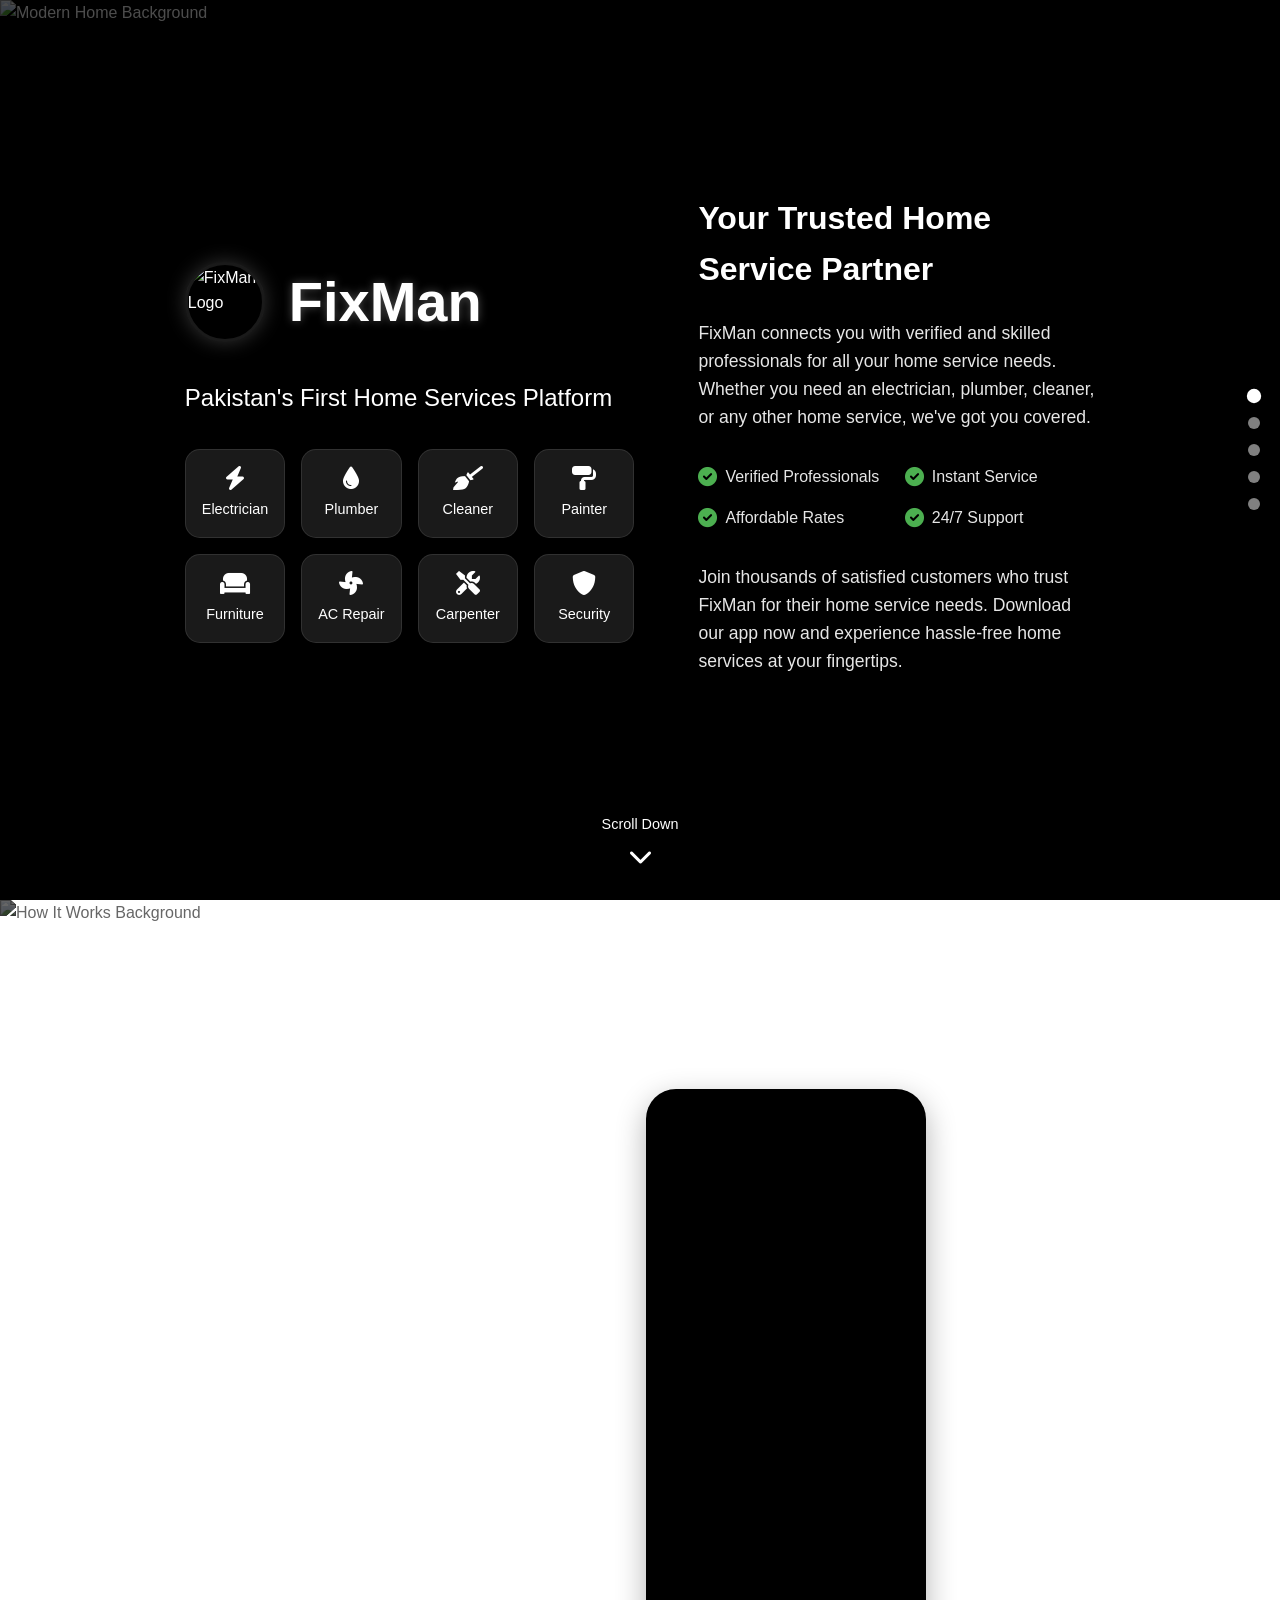
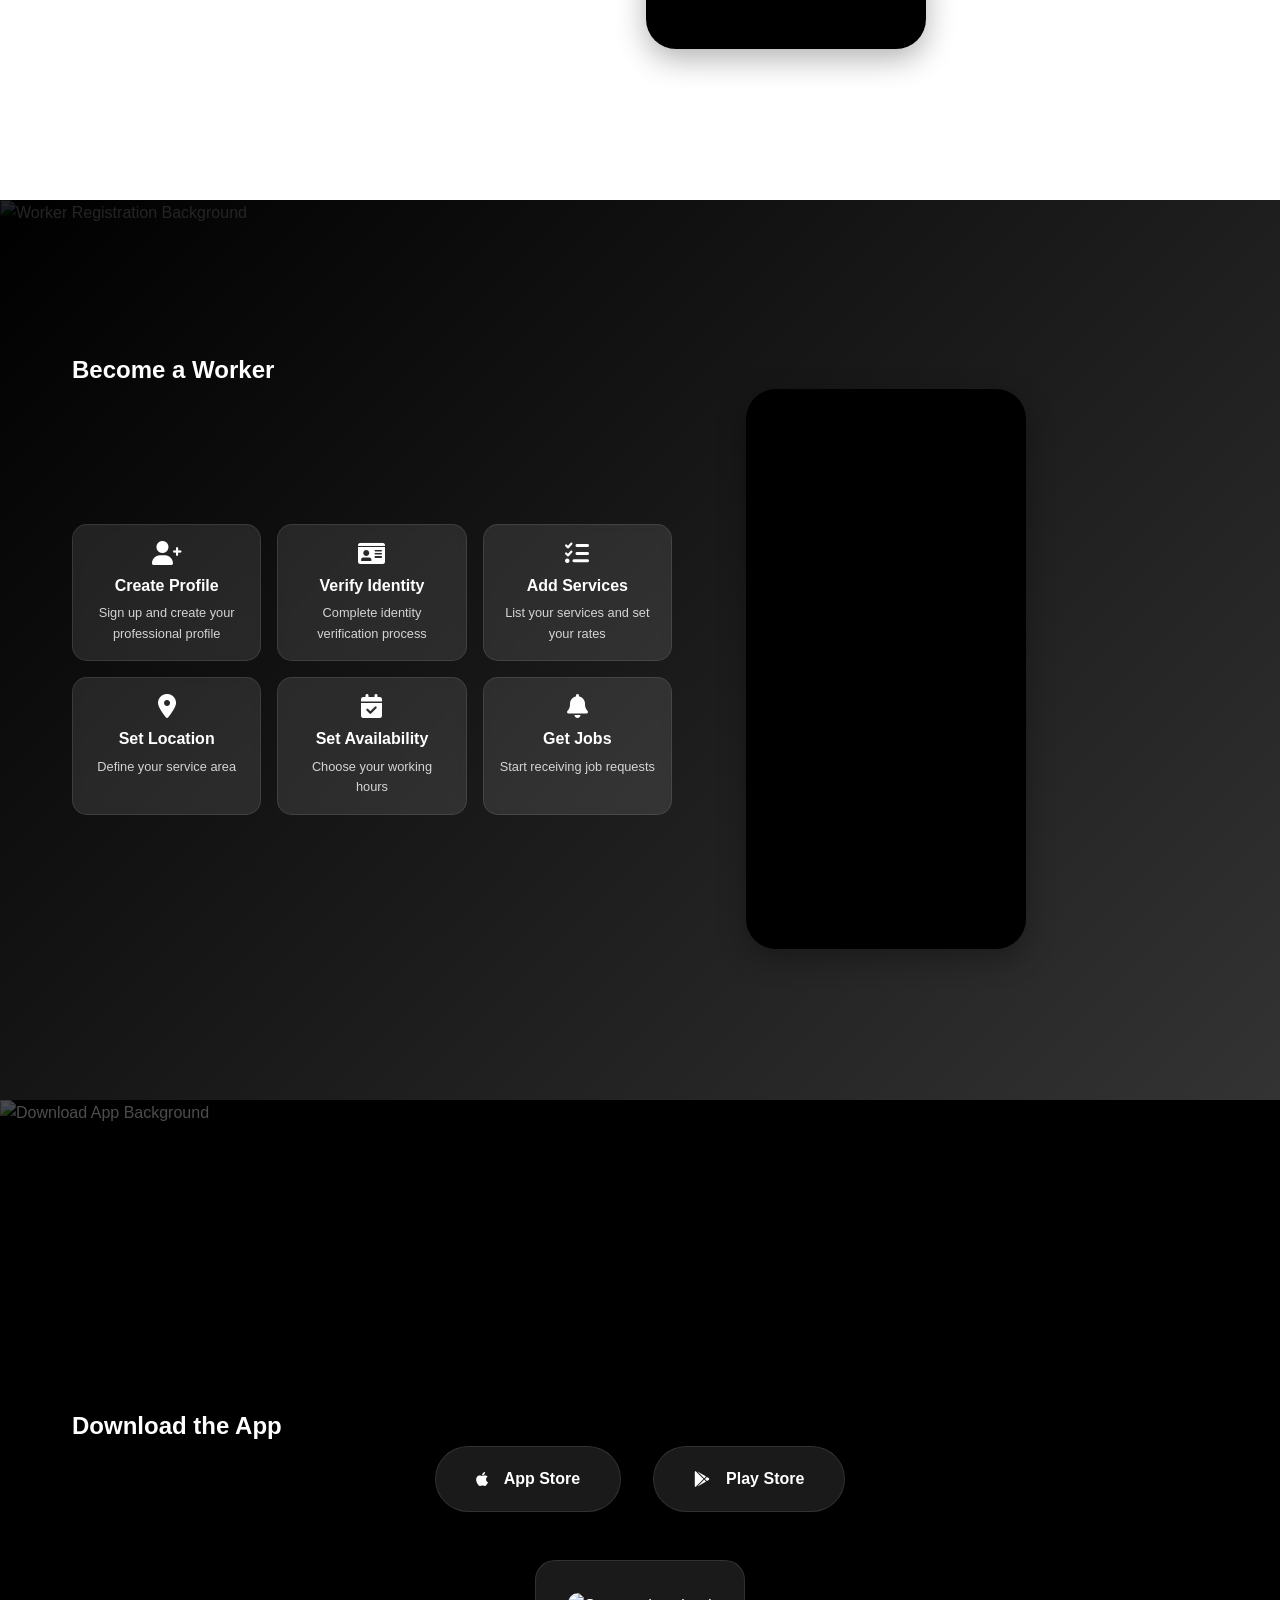
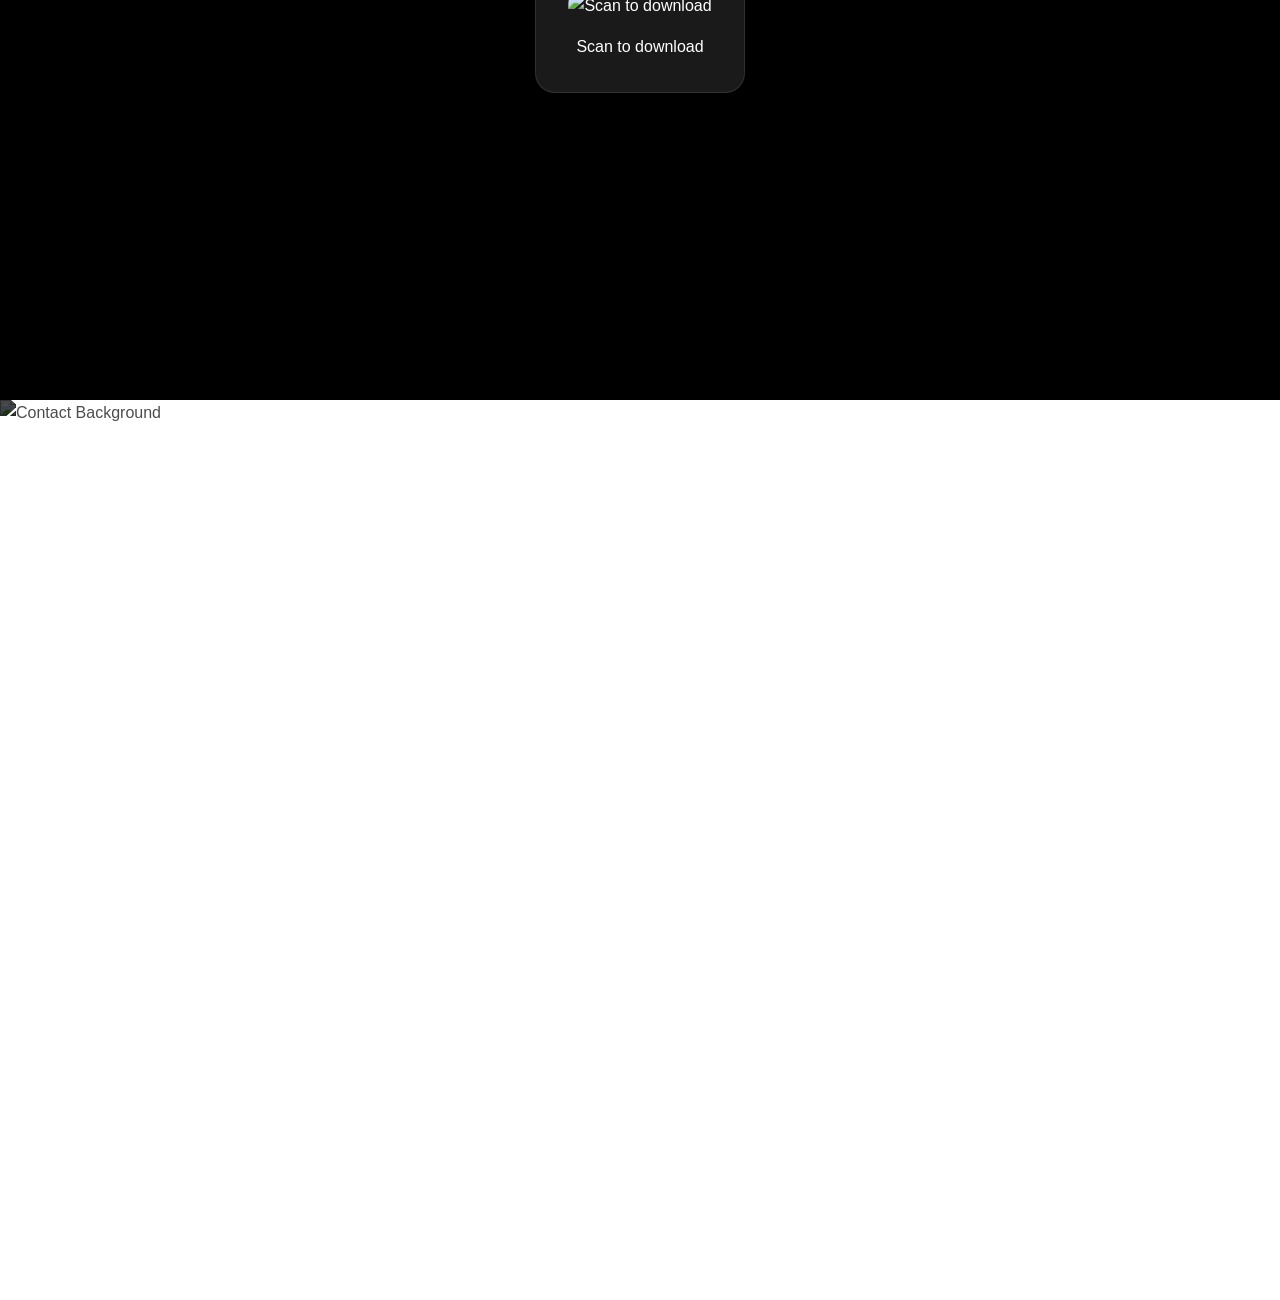
==== index.html @ 9e05644a "first commit" ====
<!DOCTYPE html>
<html lang="en">
<head>
    <meta charset="UTF-8">
    <meta name="viewport" content="width=device-width, initial-scale=1.0">
    <title>FixMan - Pakistan's First Home Services Platform</title>
    <link rel="stylesheet" href="styles.css">
    <link rel="stylesheet" href="https://cdnjs.cloudflare.com/ajax/libs/font-awesome/6.0.0/css/all.min.css">
    <link rel="stylesheet" href="https://unpkg.com/aos@next/dist/aos.css" />
</head>
<body>
    <!-- Navigation Bullets -->
    <div class="nav-bullets">
        <a href="#slide1" class="bullet active"></a>
        <a href="#slide2" class="bullet"></a>
        <a href="#slide3" class="bullet"></a>
        <a href="#slide4" class="bullet"></a>
        <a href="#slide5" class="bullet"></a>
    </div>

    <!-- Slide 1: Hero -->
    <section id="slide1" class="slide">
        <div class="hero-background">
            <img src="https://images.unsplash.com/photo-1600585154340-be6161a56a0c?ixlib=rb-4.0.3&ixid=M3wxMjA3fDB8MHxwaG90by1wYWdlfHx8fGVufDB8fHx8fA%3D%3D&auto=format&fit=crop&w=2070&q=80" alt="Modern Home Background">
        </div>
        <div class="hero-content">
            <div class="logo-container" data-aos="fade-down" data-aos-duration="1000">
                <div class="logo-header">
                    <img src="https://images.unsplash.com/photo-1621761191319-c6fb62004040?ixlib=rb-4.0.3&ixid=M3wxMjA3fDB8MHxwaG90by1wYWdlfHx8fGVufDB8fHx8fA%3D%3D&auto=format&fit=crop&w=2070&q=80" alt="FixMan Logo" class="logo-img">
                    <h1 class="logo-text">FixMan</h1>
                </div>
                <h2 class="slogan" data-aos="fade-up" data-aos-delay="300">Pakistan's First Home Services Platform</h2>
            </div>
            <div class="service-icons" data-aos="zoom-in" data-aos-delay="600">
                <div class="icon">
                    <i class="fas fa-bolt"></i>
                    <span>Electrician</span>
                </div>
                <div class="icon">
                    <i class="fas fa-tint"></i>
                    <span>Plumber</span>
                </div>
                <div class="icon">
                    <i class="fas fa-broom"></i>
                    <span>Cleaner</span>
                </div>
                <div class="icon">
                    <i class="fas fa-paint-roller"></i>
                    <span>Painter</span>
                </div>
                <div class="icon">
                    <i class="fas fa-couch"></i>
                    <span>Furniture</span>
                </div>
                <div class="icon">
                    <i class="fas fa-fan"></i>
                    <span>AC Repair</span>
                </div>
                <div class="icon">
                    <i class="fas fa-tools"></i>
                    <span>Carpenter</span>
                </div>
                <div class="icon">
                    <i class="fas fa-shield-alt"></i>
                    <span>Security</span>
                </div>
            </div>
            <div class="scroll-indicator">
                <span>Scroll Down</span>
                <i class="fas fa-chevron-down bounce"></i>
            </div>
        </div>
        <div class="hero-text-content" data-aos="fade-left" data-aos-delay="900">
            <h3>Your Trusted Home Service Partner</h3>
            <p>FixMan connects you with verified and skilled professionals for all your home service needs. Whether you need an electrician, plumber, cleaner, or any other home service, we've got you covered.</p>
            <div class="key-features">
                <div class="feature">
                    <i class="fas fa-check-circle"></i>
                    <span>Verified Professionals</span>
                </div>
                <div class="feature">
                    <i class="fas fa-check-circle"></i>
                    <span>Instant Service</span>
                </div>
                <div class="feature">
                    <i class="fas fa-check-circle"></i>
                    <span>Affordable Rates</span>
                </div>
                <div class="feature">
                    <i class="fas fa-check-circle"></i>
                    <span>24/7 Support</span>
                </div>
            </div>
            <p class="cta-text">Join thousands of satisfied customers who trust FixMan for their home service needs. Download our app now and experience hassle-free home services at your fingertips.</p>
        </div>
    </section>

    <!-- Slide 2: How It Works -->
    <section id="slide2" class="slide">
        <div class="slide-background">
            <img src="https://images.unsplash.com/photo-1521737604893-d14cc237f11d?ixlib=rb-4.0.3&ixid=M3wxMjA3fDB8MHxwaG90by1wYWdlfHx8fGVufDB8fHx8fA%3D%3D&auto=format&fit=crop&w=2068&q=80" alt="How It Works Background">
        </div>
        <div class="content">
            <h2 data-aos="fade-down">How It Works</h2>
            <div class="how-it-works-container">
                <div class="steps-grid">
                    <div class="work-step" data-step="1">
                        <i class="fas fa-search"></i>
                        <h3>Select Service</h3>
                        <p>Choose from our wide range of home services</p>
                    </div>
                    <div class="work-step" data-step="2">
                        <i class="fas fa-users"></i>
                        <h3>View Workers</h3>
                        <p>Browse through verified service providers</p>
                    </div>
                    <div class="work-step" data-step="3">
                        <i class="fas fa-phone"></i>
                        <h3>Call Directly</h3>
                        <p>Connect with workers instantly</p>
                    </div>
                    <div class="work-step" data-step="4">
                        <i class="fas fa-star"></i>
                        <h3>Rate Service</h3>
                        <p>Share your experience and rate the service</p>
                    </div>
                </div>
                <div class="mobile-preview">
                    <div class="phone-frame">
                        <div class="phone-screen">
                            <img src="https://placehold.co/300x600/png?text=Step+1:+Select+Service" alt="App Preview" class="app-preview" id="step1-image">
                            <img src="https://placehold.co/300x600/png?text=Step+2:+View+Workers" alt="App Preview" class="app-preview" id="step2-image">
                            <img src="https://placehold.co/300x600/png?text=Step+3:+Call+Worker" alt="App Preview" class="app-preview" id="step3-image">
                            <img src="https://placehold.co/300x600/png?text=Step+4:+Rate+Service" alt="App Preview" class="app-preview" id="step4-image">
                        </div>
                    </div>
                </div>
            </div>
        </div>
    </section>

    <!-- Slide 3: Worker Registration -->
    <section id="slide3" class="slide">
        <div class="slide-background">
            <img src="https://images.unsplash.com/photo-1454165804606-c3d57bc86b40?ixlib=rb-4.0.3&ixid=M3wxMjA3fDB8MHxwaG90by1wYWdlfHx8fGVufDB8fHx8fA%3D%3D&auto=format&fit=crop&w=2070&q=80" alt="Worker Registration Background">
        </div>
        <div class="content">
            <h2 data-aos="fade-down">Become a Worker</h2>
            <div class="registration-container">
                <div class="registration-steps">
                    <div class="registration-step" data-aos="fade-up" data-aos-delay="100">
                        <i class="fas fa-user-plus"></i>
                        <h3>Create Profile</h3>
                        <p>Sign up and create your professional profile</p>
                    </div>
                    <div class="registration-step" data-aos="fade-up" data-aos-delay="200">
                        <i class="fas fa-id-card"></i>
                        <h3>Verify Identity</h3>
                        <p>Complete identity verification process</p>
                    </div>
                    <div class="registration-step" data-aos="fade-up" data-aos-delay="300">
                        <i class="fas fa-tasks"></i>
                        <h3>Add Services</h3>
                        <p>List your services and set your rates</p>
                    </div>
                    <div class="registration-step" data-aos="fade-up" data-aos-delay="400">
                        <i class="fas fa-map-marker-alt"></i>
                        <h3>Set Location</h3>
                        <p>Define your service area</p>
                    </div>
                    <div class="registration-step" data-aos="fade-up" data-aos-delay="500">
                        <i class="fas fa-calendar-check"></i>
                        <h3>Set Availability</h3>
                        <p>Choose your working hours</p>
                    </div>
                    <div class="registration-step" data-aos="fade-up" data-aos-delay="600">
                        <i class="fas fa-bell"></i>
                        <h3>Get Jobs</h3>
                        <p>Start receiving job requests</p>
                    </div>
                </div>
                <div class="mobile-preview" data-aos="fade-left" data-aos-delay="700">
                    <div class="phone-frame">
                        <div class="phone-screen">
                            <video autoplay loop muted playsinline>
                                <source src="https://media.istockphoto.com/id/2150815733/video/asian-woman-using-ai-healthcare-equipment.mp4?s=mp4-640x640-is&k=20&c=BamkN1G5QEDs5YznjP2YcooOk8Ri3XPzhQ0yMoYWXe4=" type="video/mp4">
                            </video>
                        </div>
                    </div>
                </div>
            </div>
        </div>
    </section>

    <!-- Slide 4: Download App -->
    <section id="slide4" class="slide">
        <div class="slide-background">
            <img src="https://images.unsplash.com/photo-1616763355548-1b606f439f86?ixlib=rb-4.0.3&ixid=M3wxMjA3fDB8MHxwaG90by1wYWdlfHx8fGVufDB8fHx8fA%3D%3D&auto=format&fit=crop&w=2070&q=80" alt="Download App Background">
        </div>
        <div class="content">
            <h2 data-aos="fade-down">Download the App</h2>
            <div class="download-section">
                <div class="app-buttons" data-aos="fade-right" data-aos-delay="300">
                    <a href="#" class="download-btn">
                        <i class="fab fa-apple"></i>
                        <span>App Store</span>
                    </a>
                    <a href="#" class="download-btn">
                        <i class="fab fa-google-play"></i>
                        <span>Play Store</span>
                    </a>
                </div>
                <div class="qr-code" data-aos="fade-left" data-aos-delay="600">
                    <img src="https://api.qrserver.com/v1/create-qr-code/?size=200x200&data=https://fixman.com" alt="Scan to download">
                    <p>Scan to download</p>
                </div>
            </div>
        </div>
    </section>

    <!-- Slide 5: Contact/Footer -->
    <section id="slide5" class="slide">
        <div class="slide-background">
            <img src="https://images.unsplash.com/photo-1557804506-669a67965ba0?ixlib=rb-4.0.3&ixid=M3wxMjA3fDB8MHxwaG90by1wYWdlfHx8fGVufDB8fHx8fA%3D%3D&auto=format&fit=crop&w=2070&q=80" alt="Contact Background">
        </div>
        <div class="content">
            <div class="footer-content">
                <div class="contact-info" data-aos="fade-right">
                    <h3>Contact Us</h3>
                    <p><i class="fas fa-envelope"></i> support@fixman.com</p>
                    <p><i class="fas fa-phone"></i> +92 300 1234567</p>
                </div>
                <div class="footer-links" data-aos="fade-up">
                    <a href="#">Privacy Policy</a>
                    <a href="#">Terms of Service</a>
                    <a href="#">About Us</a>
                </div>
                <div class="social-icons" data-aos="fade-left">
                    <a href="#"><i class="fab fa-linkedin"></i></a>
                    <a href="#"><i class="fab fa-instagram"></i></a>
                    <a href="#"><i class="fab fa-facebook"></i></a>
                </div>
            </div>
        </div>
    </section>

    <script src="https://unpkg.com/aos@next/dist/aos.js"></script>
    <script src="script.js"></script>
</body>
</html>
---- styles.css ----
/* Reset and Base Styles */
* {
    margin: 0;
    padding: 0;
    box-sizing: border-box;
}

html {
    scroll-behavior: smooth;
    scroll-snap-type: y mandatory;
    height: 100%;
}

body {
    font-family: 'Segoe UI', Tahoma, Geneva, Verdana, sans-serif;
    line-height: 1.6;
    color: #fff;
    overflow-x: hidden;
    height: 100%;
}

/* Navigation Bullets */
.nav-bullets {
    position: fixed;
    right: 20px;
    top: 50%;
    transform: translateY(-50%);
    z-index: 1000;
    display: flex;
    flex-direction: column;
    gap: 15px;
}

.bullet {
    width: 12px;
    height: 12px;
    border-radius: 50%;
    background: rgba(255, 255, 255, 0.5);
    cursor: pointer;
    transition: all 0.3s ease;
}

.bullet.active {
    background: #fff;
    transform: scale(1.2);
}

/* Common Slide Styles */
.slide {
    height: 100vh;
    width: 100%;
    scroll-snap-align: start;
    position: relative;
    overflow: hidden;
    display: flex;
    align-items: center;
    justify-content: center;
}

.slide-background, .hero-background {
    position: absolute;
    top: 0;
    left: 0;
    width: 100%;
    height: 100%;
    z-index: 1;
}

.slide-background img, .hero-background img {
    width: 100%;
    height: 100%;
    object-fit: cover;
    filter: brightness(0.3);
}

.content {
    position: relative;
    z-index: 2;
    max-width: 1200px;
    width: 100%;
    padding: 2rem;
}

/* Hero Section */
#slide1 {
    background: #000;
    position: relative;
    display: flex;
    align-items: center;
    padding: 0 5%;
    height: 100vh;
}

.hero-content {
    position: relative;
    z-index: 2;
    max-width: 50%;
    padding: 2rem;
    display: flex;
    flex-direction: column;
    height: 100vh;
    justify-content: center;
}

.hero-text-content {
    position: relative;
    z-index: 2;
    max-width: 40%;
    padding: 2rem;
    color: #fff;
}

.hero-text-content h3 {
    font-size: 2rem;
    margin-bottom: 1.5rem;
    color: #fff;
    font-weight: 600;
}

.hero-text-content p {
    font-size: 1.1rem;
    line-height: 1.6;
    margin-bottom: 2rem;
    color: rgba(255, 255, 255, 0.9);
}

.key-features {
    display: grid;
    grid-template-columns: repeat(2, 1fr);
    gap: 1rem;
    margin-bottom: 2rem;
}

.feature {
    display: flex;
    align-items: center;
    gap: 0.5rem;
}

.feature i {
    color: #4CAF50;
    font-size: 1.2rem;
}

.feature span {
    font-size: 1rem;
    color: rgba(255, 255, 255, 0.9);
}

.cta-text {
    font-size: 1.1rem;
    line-height: 1.6;
    color: rgba(255, 255, 255, 0.9);
    font-weight: 500;
}

.logo-header {
    display: flex;
    align-items: center;
    gap: 1.5rem;
    margin-bottom: 2rem;
}

.logo-img {
    width: 80px;
    height: 80px;
    border-radius: 50%;
    object-fit: cover;
    border: 3px solid rgba(255, 255, 255, 0.1);
    box-shadow: 0 0 20px rgba(255, 255, 255, 0.2);
}

.logo-text {
    font-size: 3.5rem;
    font-weight: 700;
    color: #fff;
    text-shadow: 0 0 10px rgba(255, 255, 255, 0.3);
}

.slogan {
    font-size: 1.5rem;
    margin-bottom: 2rem;
    font-weight: 300;
    color: #fff;
    text-shadow: 0 2px 4px rgba(0, 0, 0, 0.5);
}

.service-icons {
    display: grid;
    grid-template-columns: repeat(4, 1fr);
    gap: 1rem;
    max-width: 100%;
}

.icon {
    display: flex;
    flex-direction: column;
    align-items: center;
    gap: 0.5rem;
    padding: 1rem;
    background: rgba(255, 255, 255, 0.1);
    border-radius: 15px;
    backdrop-filter: blur(5px);
    border: 1px solid rgba(255, 255, 255, 0.1);
    transition: all 0.3s ease;
}

.icon:hover {
    transform: translateY(-5px);
    background: rgba(255, 255, 255, 0.2);
}

.icon i {
    font-size: 1.5rem;
    color: #fff;
}

.icon span {
    color: #fff;
    font-size: 0.9rem;
    font-weight: 500;
}

.hero-image {
    position: relative;
    z-index: 2;
    flex: 1;
    display: flex;
    justify-content: center;
    align-items: center;
    padding-left: 2rem;
    max-width: 45%;
}

.hero-image img {
    max-width: 90%;
    height: auto;
    border-radius: 20px;
    box-shadow: 0 10px 30px rgba(0, 0, 0, 0.3);
    transform: perspective(1000px) rotateY(-5deg);
    transition: transform 0.5s ease;
}

.hero-image img:hover {
    transform: perspective(1000px) rotateY(0deg);
}

/* How It Works Section */
#slide2 {
    background: #fff;
}

.how-it-works-container {
    display: flex;
    gap: 4rem;
    align-items: center;
}

.steps-grid {
    display: grid;
    grid-template-columns: repeat(2, 1fr);
    gap: 1rem;
    max-width: 500px;
}

.work-step {
    padding: 1rem;
    background: rgba(255, 255, 255, 0.1);
    border-radius: 15px;
    backdrop-filter: blur(5px);
    border: 1px solid rgba(255, 255, 255, 0.1);
    transition: opacity 0.5s ease;
    text-align: center;
}

.work-step.active {
    background: rgba(255, 255, 255, 0.2);
}

.work-step i {
    font-size: 1.5rem;
    color: #fff;
    margin-bottom: 0.5rem;
}

.work-step h3 {
    font-size: 1rem;
    color: #fff;
    margin-bottom: 0.3rem;
}

.work-step p {
    font-size: 0.8rem;
    color: rgba(255, 255, 255, 0.8);
}

.mobile-preview {
    flex: 1;
    display: flex;
    justify-content: center;
    align-items: center;
    max-width: 300px;
}

.phone-frame {
    width: 280px;
    height: 560px;
    background: #000;
    border-radius: 30px;
    padding: 10px;
    position: relative;
    box-shadow: 0 10px 30px rgba(0, 0, 0, 0.3);
}

.phone-screen {
    width: 100%;
    height: 100%;
    border-radius: 20px;
    overflow: hidden;
    position: relative;
}

.phone-screen img,
.phone-screen video {
    position: absolute;
    top: 0;
    left: 0;
    width: 100%;
    height: 100%;
    object-fit: cover;
    opacity: 0;
    transition: opacity 0.5s ease;
}

.phone-screen img.active,
.phone-screen video {
    opacity: 1;
}

.app-preview {
    width: 100%;
    height: 100%;
    object-fit: cover;
    transition: opacity 0.5s ease;
}

/* Worker Registration Section */
.registration-container {
    display: flex;
    gap: 4rem;
    align-items: center;
}

.registration-steps {
    display: grid;
    grid-template-columns: repeat(3, 1fr);
    gap: 1rem;
    max-width: 600px;
}

.registration-step {
    padding: 1rem;
    background: rgba(255, 255, 255, 0.1);
    border-radius: 15px;
    backdrop-filter: blur(5px);
    border: 1px solid rgba(255, 255, 255, 0.1);
    text-align: center;
}

.registration-step i {
    font-size: 1.5rem;
    color: #fff;
    margin-bottom: 0.5rem;
}

.registration-step h3 {
    font-size: 1rem;
    color: #fff;
    margin-bottom: 0.3rem;
}

.registration-step p {
    font-size: 0.8rem;
    color: rgba(255, 255, 255, 0.8);
}

.video-preview {
    flex: 1;
    position: relative;
    border-radius: 20px;
    overflow: hidden;
    box-shadow: 0 10px 30px rgba(0, 0, 0, 0.3);
    aspect-ratio: 16/9;
    max-width: 600px;
}

.video-preview video {
    width: 100%;
    height: 100%;
    object-fit: cover;
}

/* Download App Section */
#slide3 {
    background: linear-gradient(135deg, #000, #333);
    color: white;
}

.download-section {
    display: flex;
    flex-direction: column;
    align-items: center;
    gap: 3rem;
}

.app-buttons {
    display: flex;
    gap: 2rem;
    flex-wrap: wrap;
    justify-content: center;
}

.download-btn {
    display: flex;
    align-items: center;
    gap: 1rem;
    padding: 1.2rem 2.5rem;
    background: rgba(255, 255, 255, 0.1);
    color: #fff;
    text-decoration: none;
    border-radius: 50px;
    font-weight: 600;
    transition: all 0.3s ease;
    backdrop-filter: blur(5px);
    border: 1px solid rgba(255, 255, 255, 0.1);
}

.download-btn:hover {
    background: rgba(255, 255, 255, 0.2);
    transform: translateY(-5px);
}

.qr-code {
    text-align: center;
    background: rgba(255, 255, 255, 0.1);
    padding: 2rem;
    border-radius: 20px;
    backdrop-filter: blur(5px);
    border: 1px solid rgba(255, 255, 255, 0.1);
}

.qr-code img {
    width: 200px;
    height: 200px;
    margin-bottom: 1rem;
    border-radius: 10px;
}

/* Footer Section */
#slide4 {
    background: #000;
    color: white;
}

.footer-content {
    display: grid;
    grid-template-columns: repeat(auto-fit, minmax(250px, 1fr));
    gap: 3rem;
    background: rgba(255, 255, 255, 0.1);
    padding: 3rem;
    border-radius: 20px;
    backdrop-filter: blur(5px);
    border: 1px solid rgba(255, 255, 255, 0.1);
}

.contact-info h3,
.footer-links h3 {
    margin-bottom: 1rem;
    color: #fff;
}

.contact-info p {
    margin-bottom: 0.5rem;
    display: flex;
    align-items: center;
    gap: 0.5rem;
    color: rgba(255, 255, 255, 0.8);
}

.footer-links {
    display: flex;
    flex-direction: column;
    gap: 1rem;
}

.footer-links a {
    color: rgba(255, 255, 255, 0.8);
    text-decoration: none;
    transition: all 0.3s ease;
}

.footer-links a:hover {
    color: #fff;
    transform: translateX(5px);
}

.social-icons {
    display: flex;
    gap: 1.5rem;
    justify-content: center;
}

.social-icons a {
    color: #fff;
    font-size: 1.5rem;
    transition: all 0.3s ease;
}

.social-icons a:hover {
    transform: translateY(-5px);
}

/* Animations */
@keyframes pulse {
    0% {
        transform: scale(1);
        opacity: 1;
    }
    50% {
        transform: scale(1.2);
        opacity: 0.5;
    }
    100% {
        transform: scale(1);
        opacity: 1;
    }
}

@keyframes float {
    0% {
        transform: translateY(0px);
    }
    50% {
        transform: translateY(-10px);
    }
    100% {
        transform: translateY(0px);
    }
}

@keyframes bounce {
    0%, 20%, 50%, 80%, 100% {
        transform: translateY(0);
    }
    40% {
        transform: translateY(-10px);
    }
    60% {
        transform: translateY(-5px);
    }
}

.bounce {
    animation: bounce 2s infinite;
}

/* Scroll Indicator */
.scroll-indicator {
    position: fixed;
    bottom: 2rem;
    left: 50%;
    transform: translateX(-50%);
    display: flex;
    flex-direction: column;
    align-items: center;
    gap: 0.5rem;
    color: #fff;
    font-size: 0.9rem;
    z-index: 10;
    opacity: 0;
    transition: opacity 0.3s ease;
}

#slide1 .scroll-indicator {
    opacity: 1;
}

.scroll-indicator i {
    font-size: 1.5rem;
    animation: bounce 2s infinite;
}

/* Responsive Design */
@media (max-width: 1024px) {
    #slide1 {
        flex-direction: column;
        padding: 2rem;
        height: auto;
        min-height: 100vh;
    }

    .hero-content {
        max-width: 100%;
        text-align: center;
    }

    .hero-text-content {
        max-width: 100%;
        text-align: center;
        margin-top: 2rem;
    }

    .service-icons {
        grid-template-columns: repeat(2, 1fr);
        max-width: 600px;
        margin: 0 auto;
    }

    .hero-image {
        display: none;
    }

    .how-it-works-container,
    .registration-container {
        flex-direction: column;
        gap: 2rem;
    }

    .steps-grid,
    .registration-steps {
        max-width: 100%;
    }

    .mobile-preview {
        display: none;
    }

    .phone-frame {
        width: 240px;
        height: 480px;
    }

    .key-features {
        grid-template-columns: repeat(2, 1fr);
        max-width: 600px;
        margin: 0 auto 2rem;
    }

    .feature {
        justify-content: center;
    }
}

@media (max-width: 768px) {
    .logo-header {
        flex-direction: column;
        text-align: center;
        gap: 1rem;
    }

    .logo-text {
        font-size: 2.5rem;
    }

    .service-icons {
        grid-template-columns: repeat(2, 1fr);
        gap: 1rem;
    }

    .steps-grid {
        grid-template-columns: 1fr;
    }

    .registration-steps {
        grid-template-columns: repeat(2, 1fr);
    }

    .footer-content {
        grid-template-columns: 1fr;
        text-align: center;
    }

    .contact-info p {
        justify-content: center;
    }

    .social-icons {
        justify-content: center;
    }

    .hero-text-content h3 {
        font-size: 1.8rem;
    }

    .hero-text-content p,
    .cta-text {
        font-size: 1rem;
    }

    .key-features {
        grid-template-columns: 1fr;
    }
}

@media (max-width: 480px) {
    .icon {
        padding: 0.8rem;
    }

    .icon i {
        font-size: 1.2rem;
    }

    .icon span {
        font-size: 0.8rem;
    }

    .download-btn {
        padding: 1rem 1.5rem;
    }

    .registration-steps {
        grid-template-columns: 1fr;
    }

    .steps-grid {
        grid-template-columns: 1fr;
    }

    .hero-text-content h3 {
        font-size: 1.5rem;
    }

    .hero-text-content p,
    .cta-text {
        font-size: 0.9rem;
    }

    .feature i {
        font-size: 1rem;
    }

    .feature span {
        font-size: 0.9rem;
    }
}

/* Slide Backgrounds */
#slide1 .hero-background img {
    filter: brightness(0.3);
}

#slide2 .slide-background img {
    filter: brightness(0.4) grayscale(0.5);
}

#slide3 .slide-background img {
    filter: brightness(0.2) contrast(1.2);
}

#slide4 .slide-background img {
    filter: brightness(0.3) saturate(1.2);
}
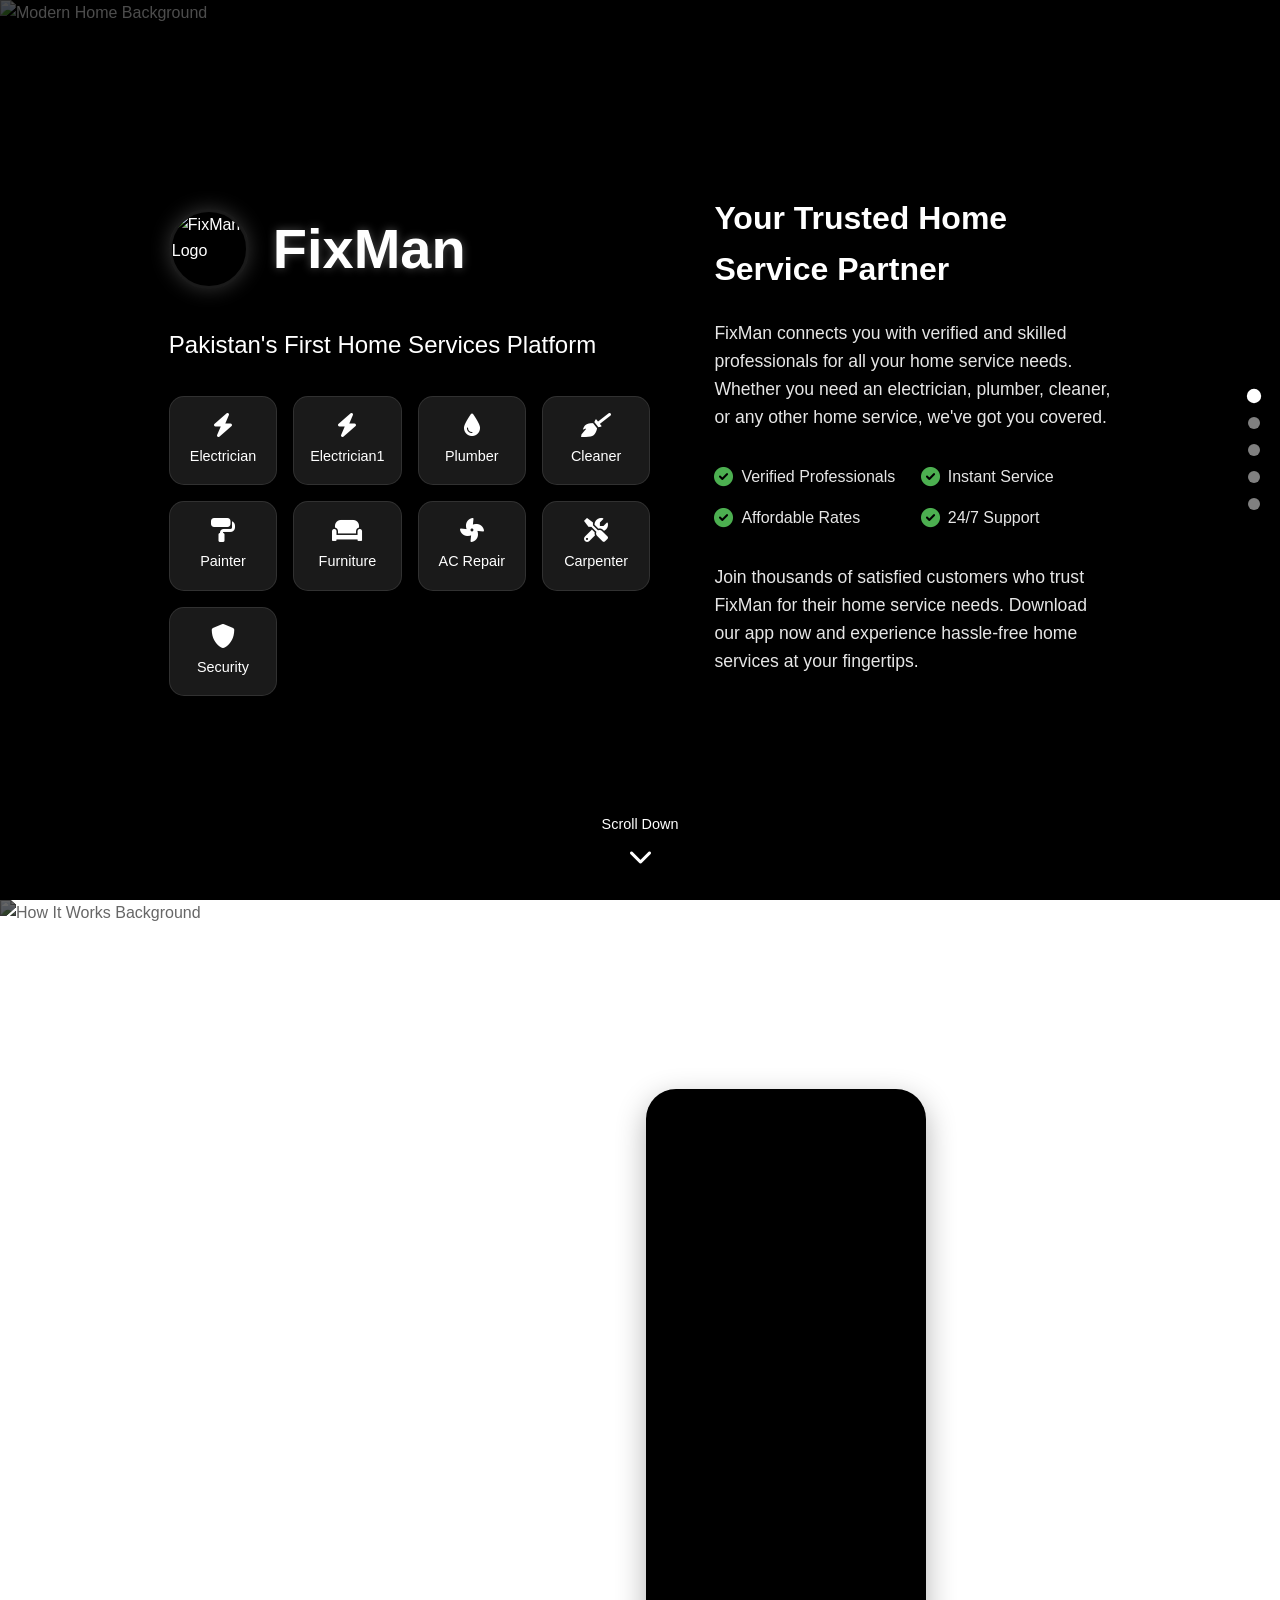
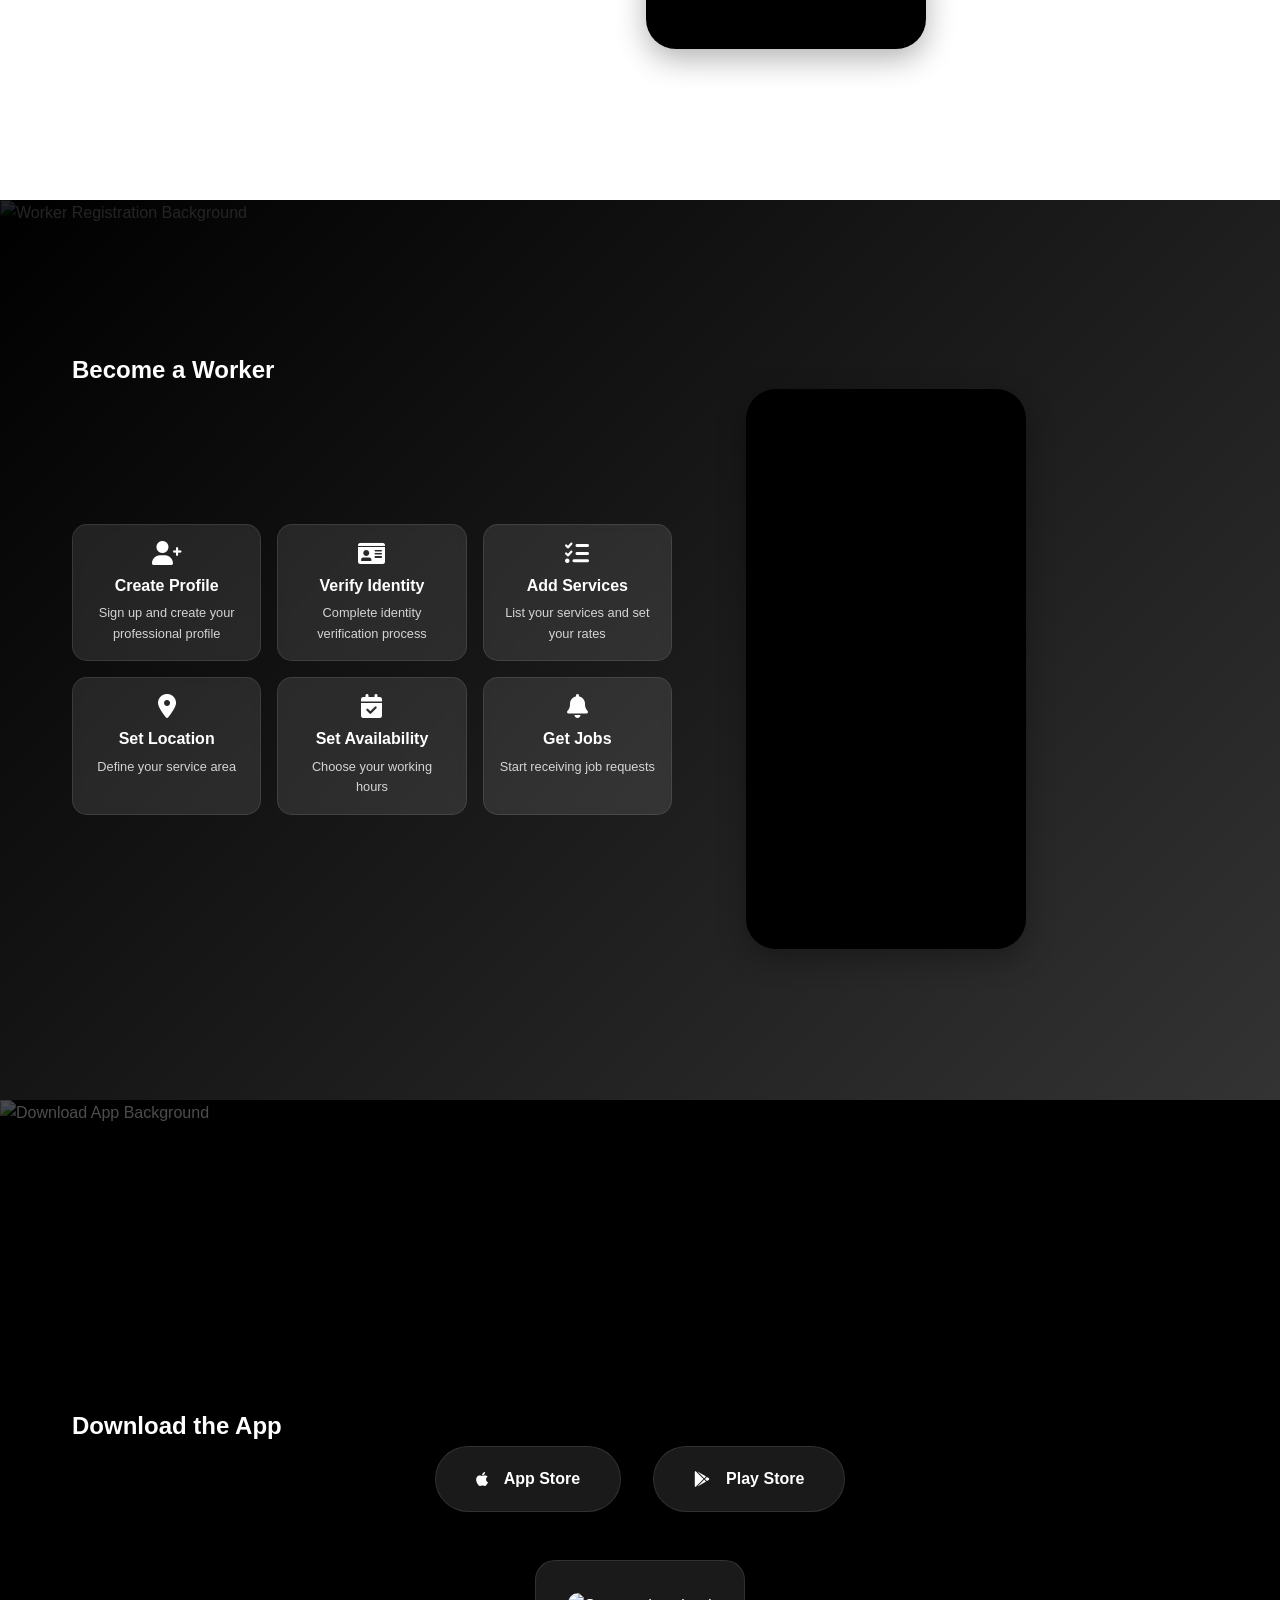
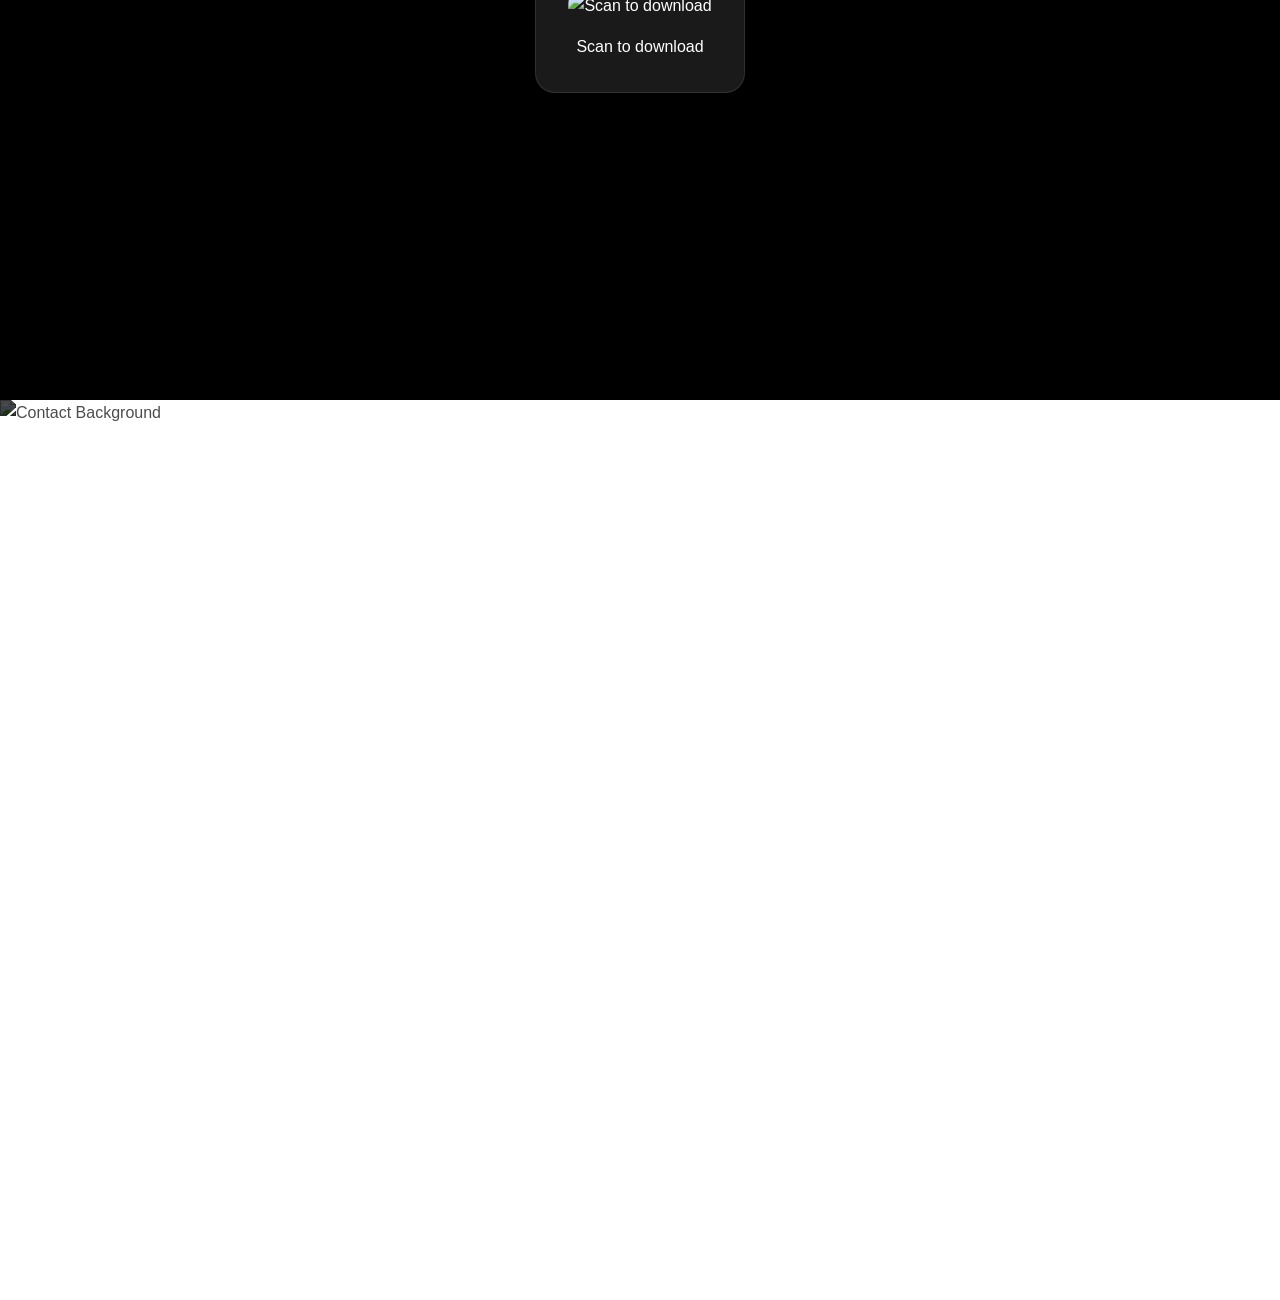
==== commit 3146e2f6: "electrician 1 added" ====
--- a/index.html
+++ b/index.html
@@ -37,6 +37,10 @@
                     <span>Electrician</span>
                 </div>
                 <div class="icon">
+                    <i class="fas fa-bolt"></i>
+                    <span>Electrician1</span>
+                </div>
+                <div class="icon">
                     <i class="fas fa-tint"></i>
                     <span>Plumber</span>
                 </div>
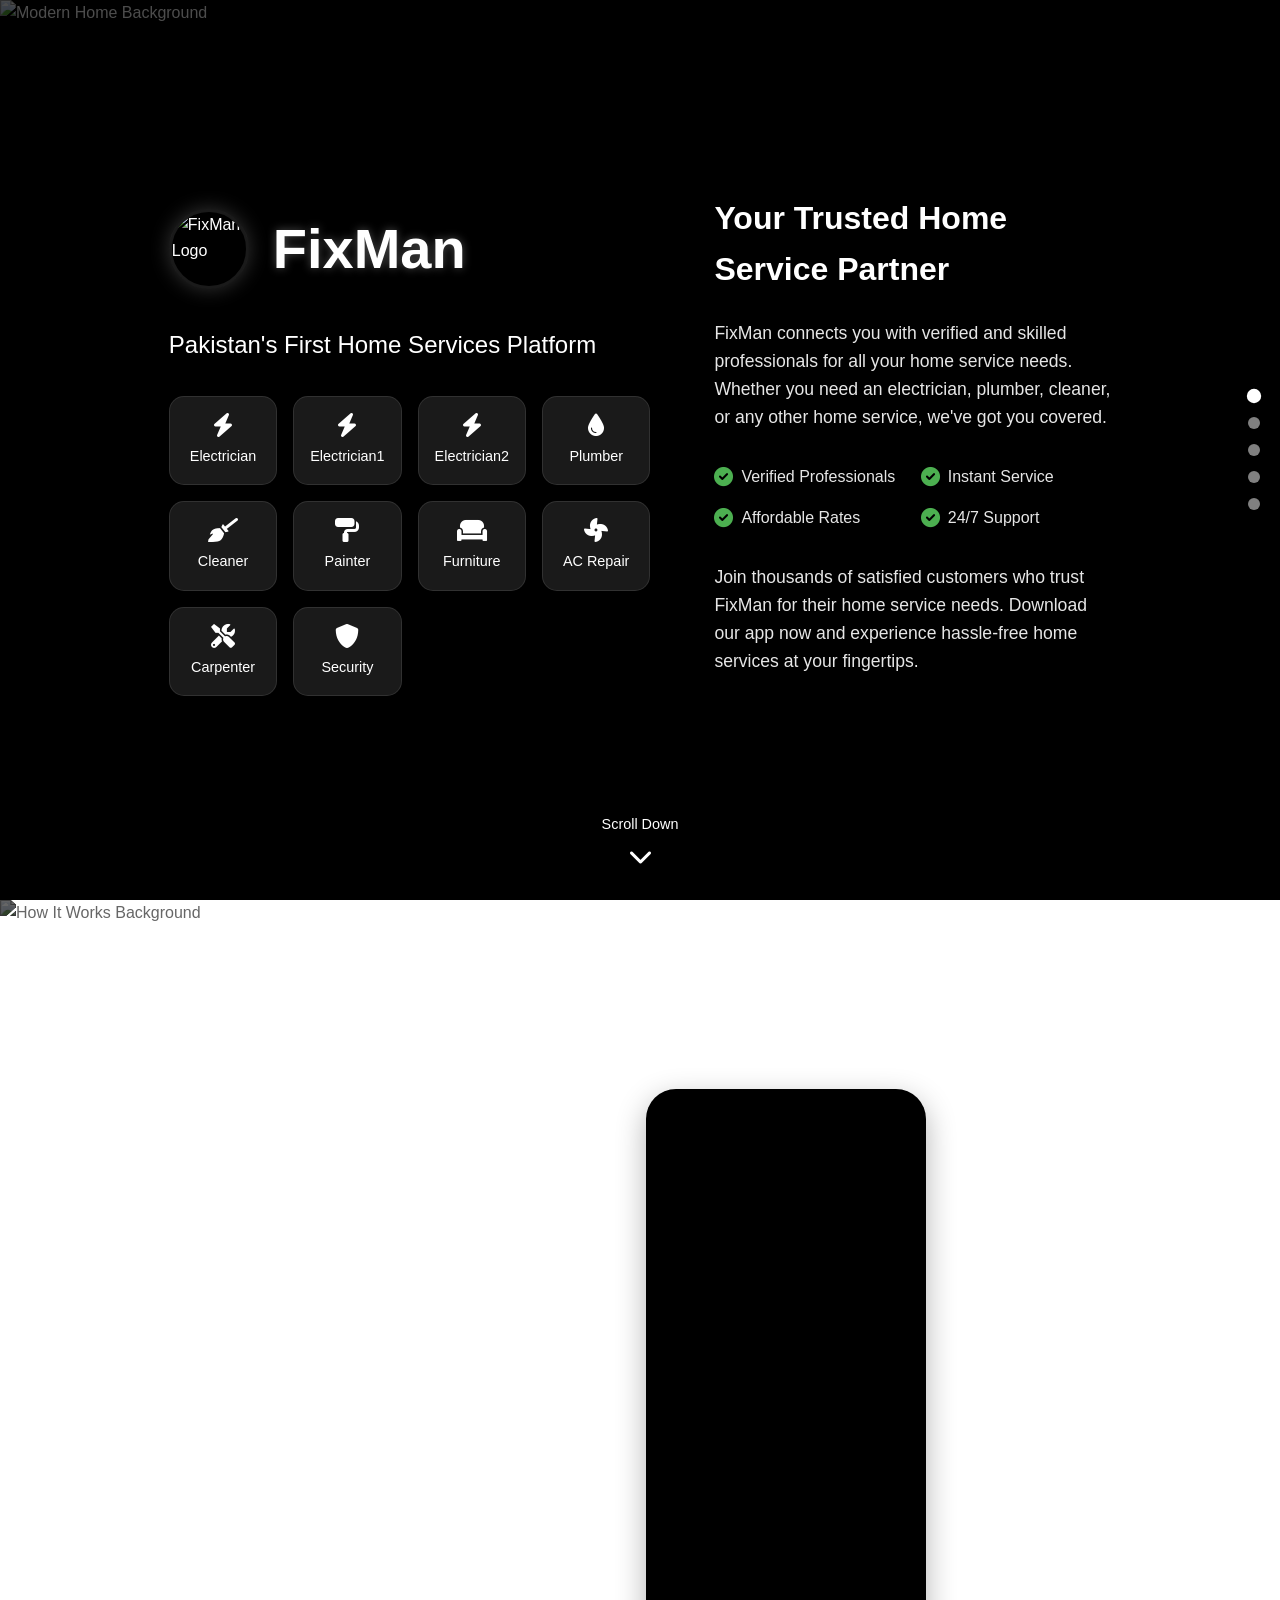
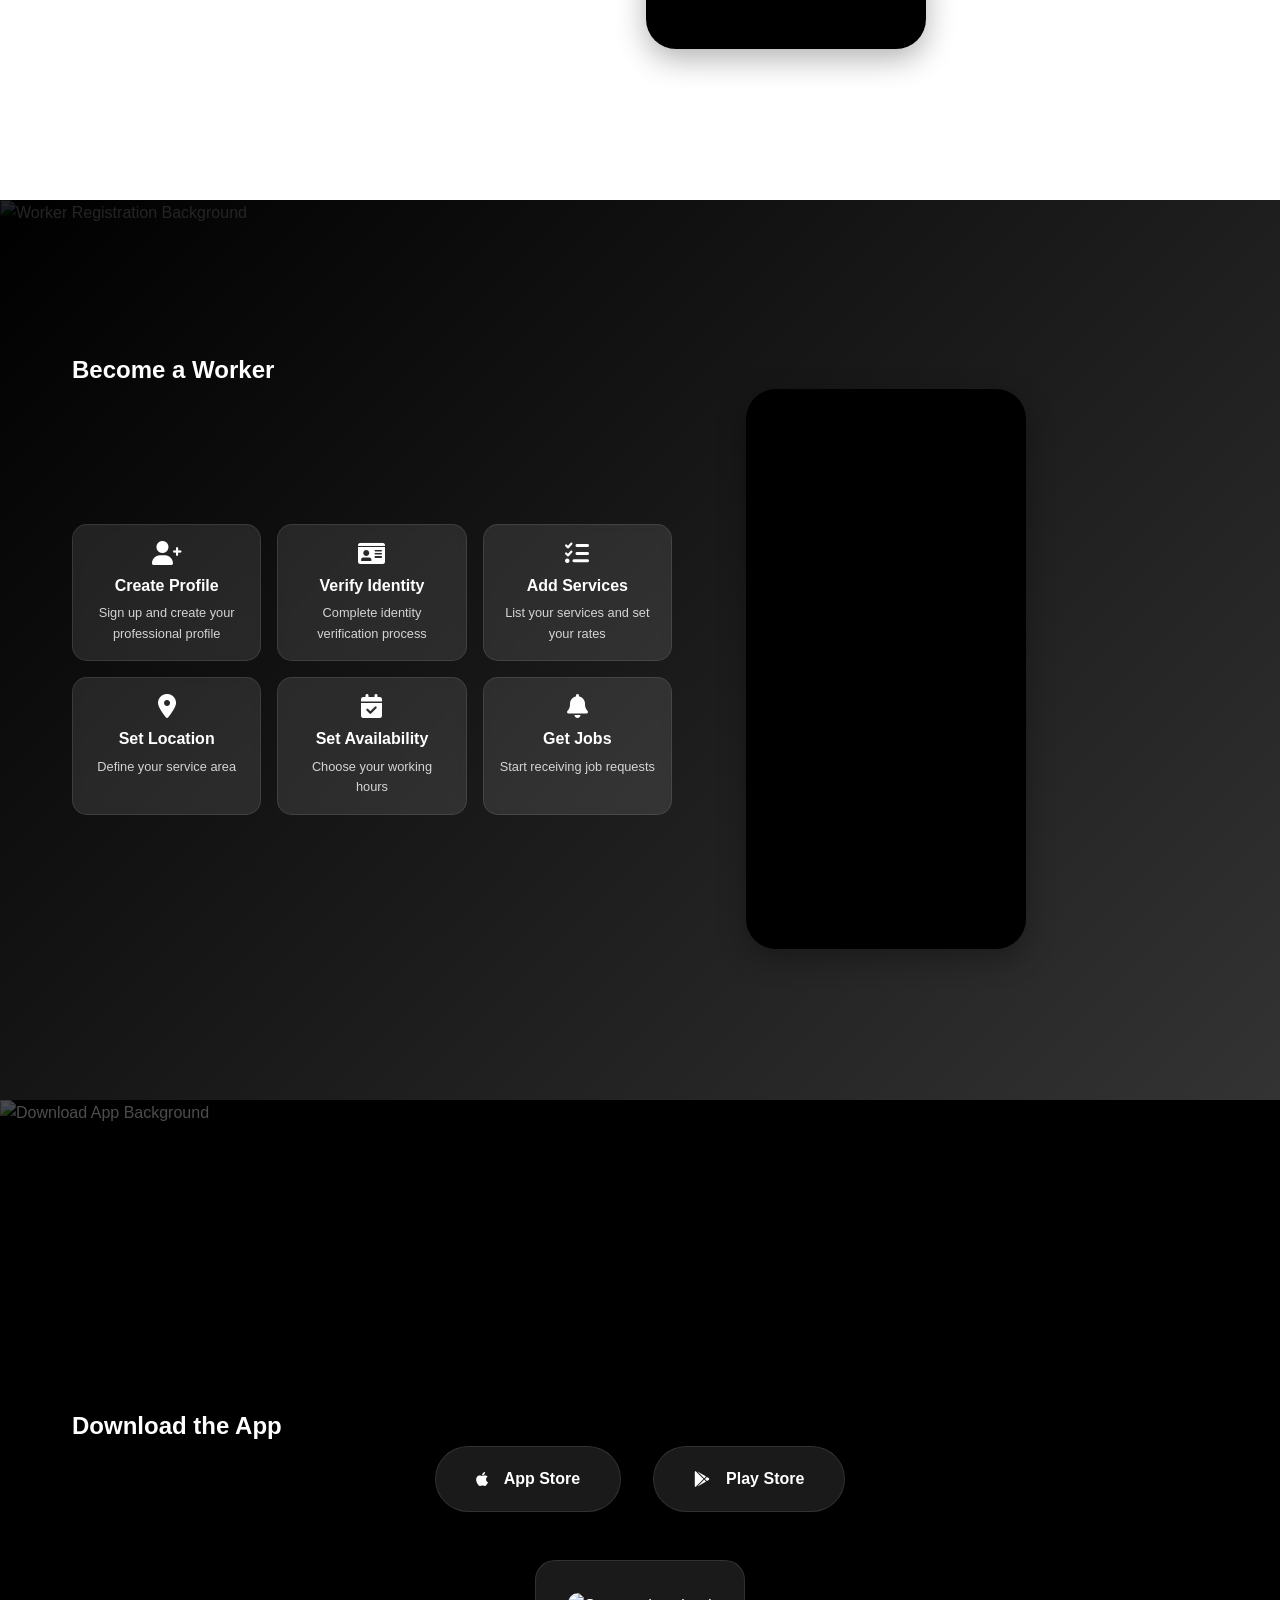
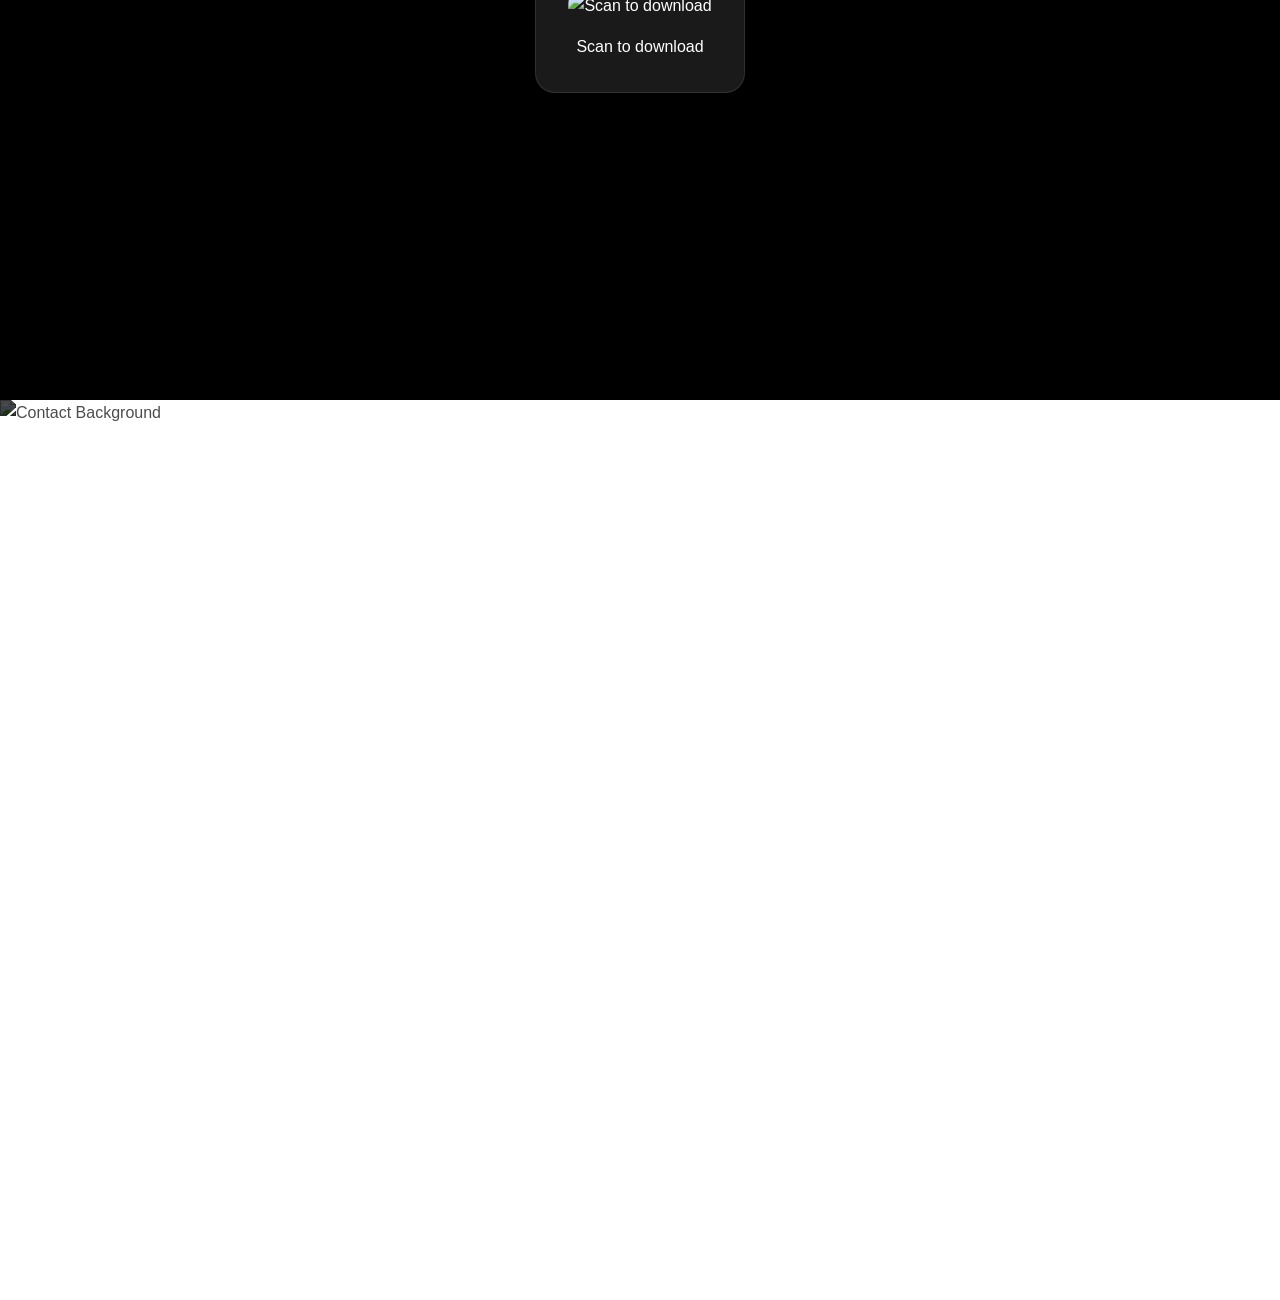
==== commit af0452db: "electrician 2 added" ====
--- a/index.html
+++ b/index.html
@@ -41,6 +41,10 @@
                     <span>Electrician1</span>
                 </div>
                 <div class="icon">
+                    <i class="fas fa-bolt"></i>
+                    <span>Electrician2</span>
+                </div>
+                <div class="icon">
                     <i class="fas fa-tint"></i>
                     <span>Plumber</span>
                 </div>
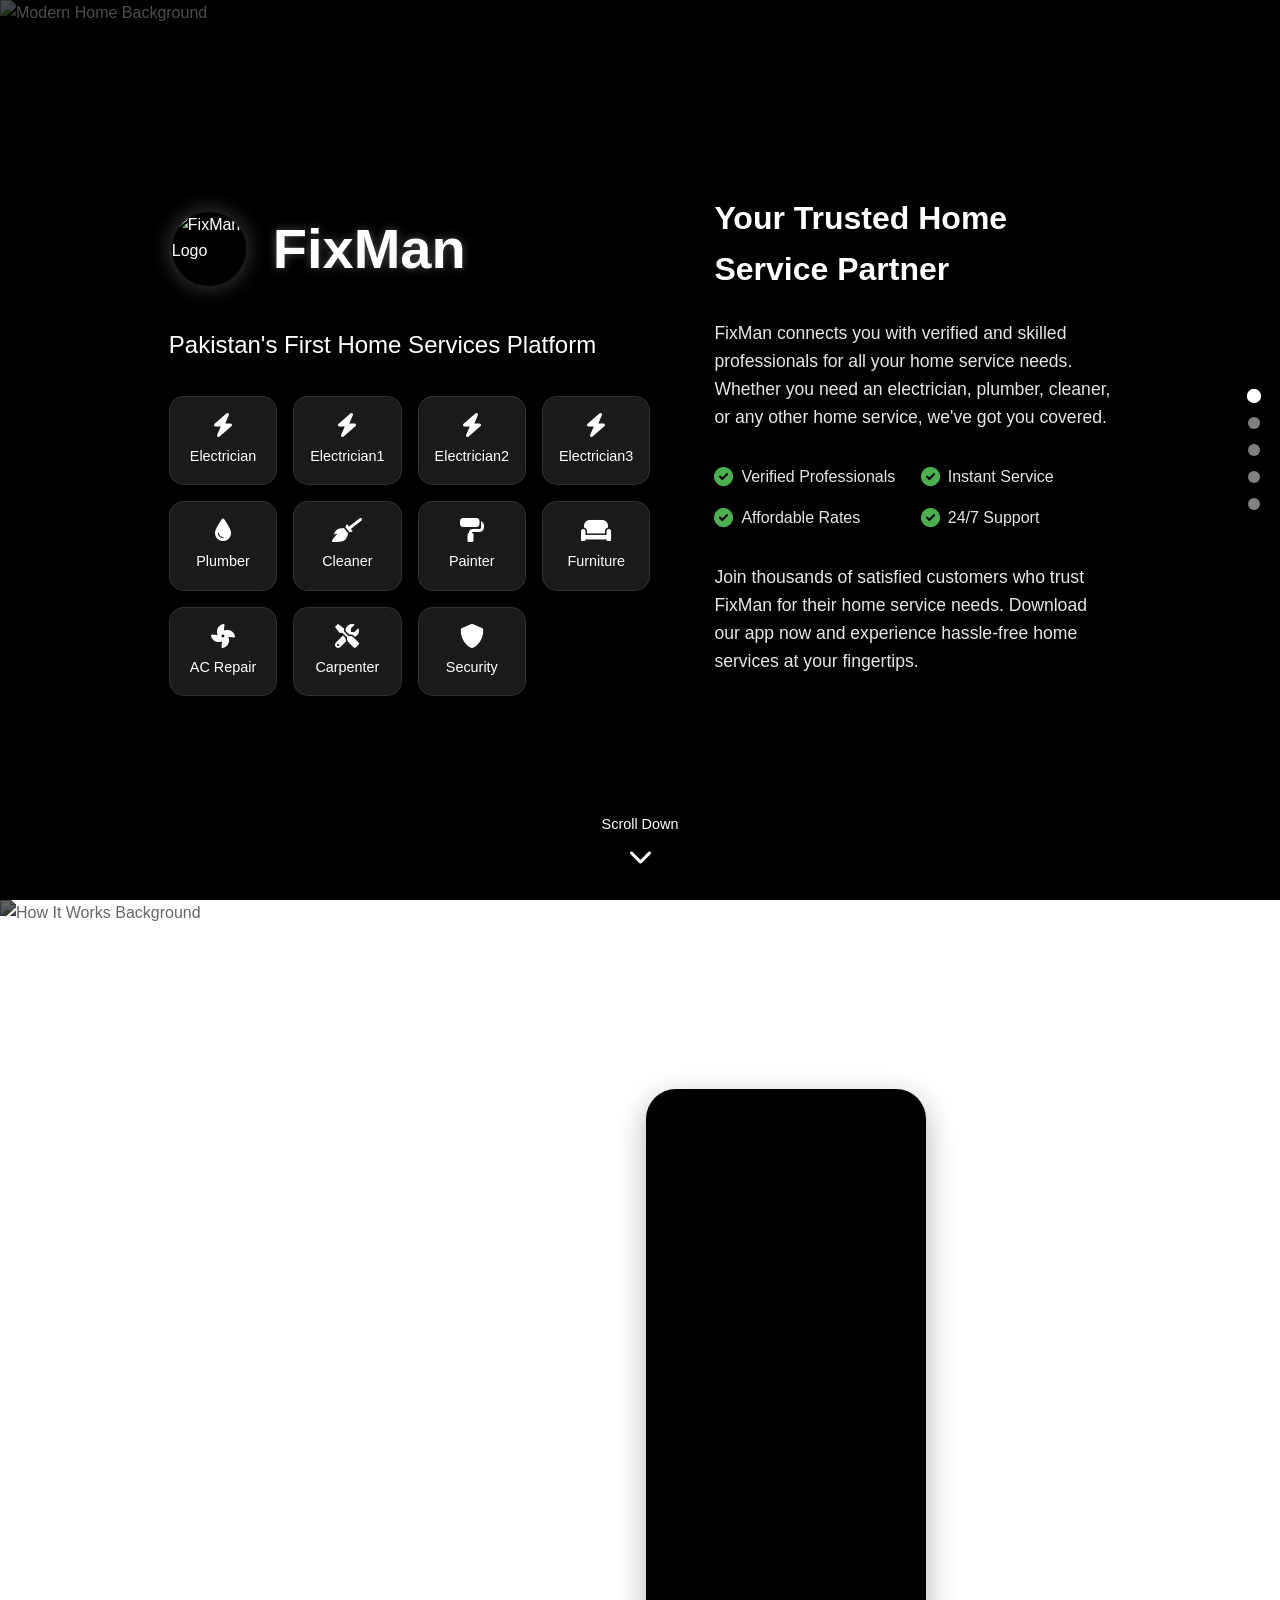
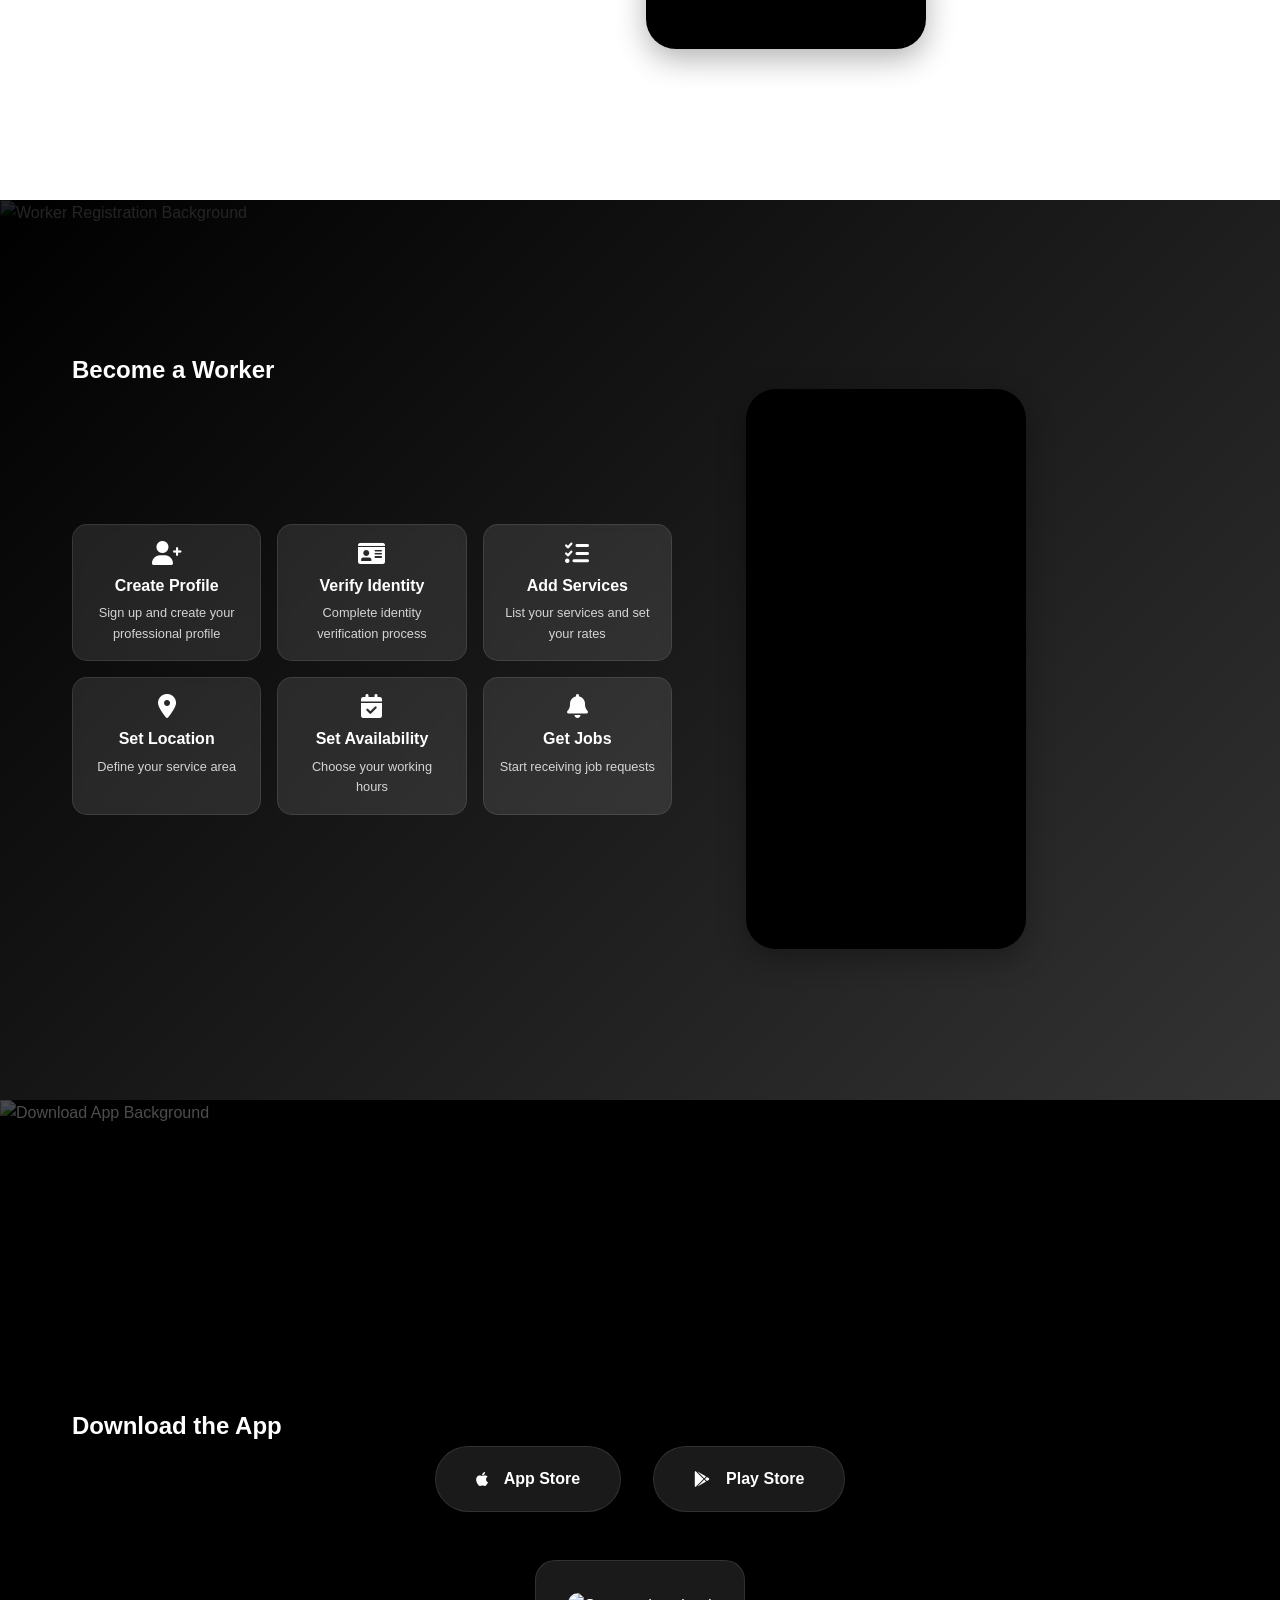
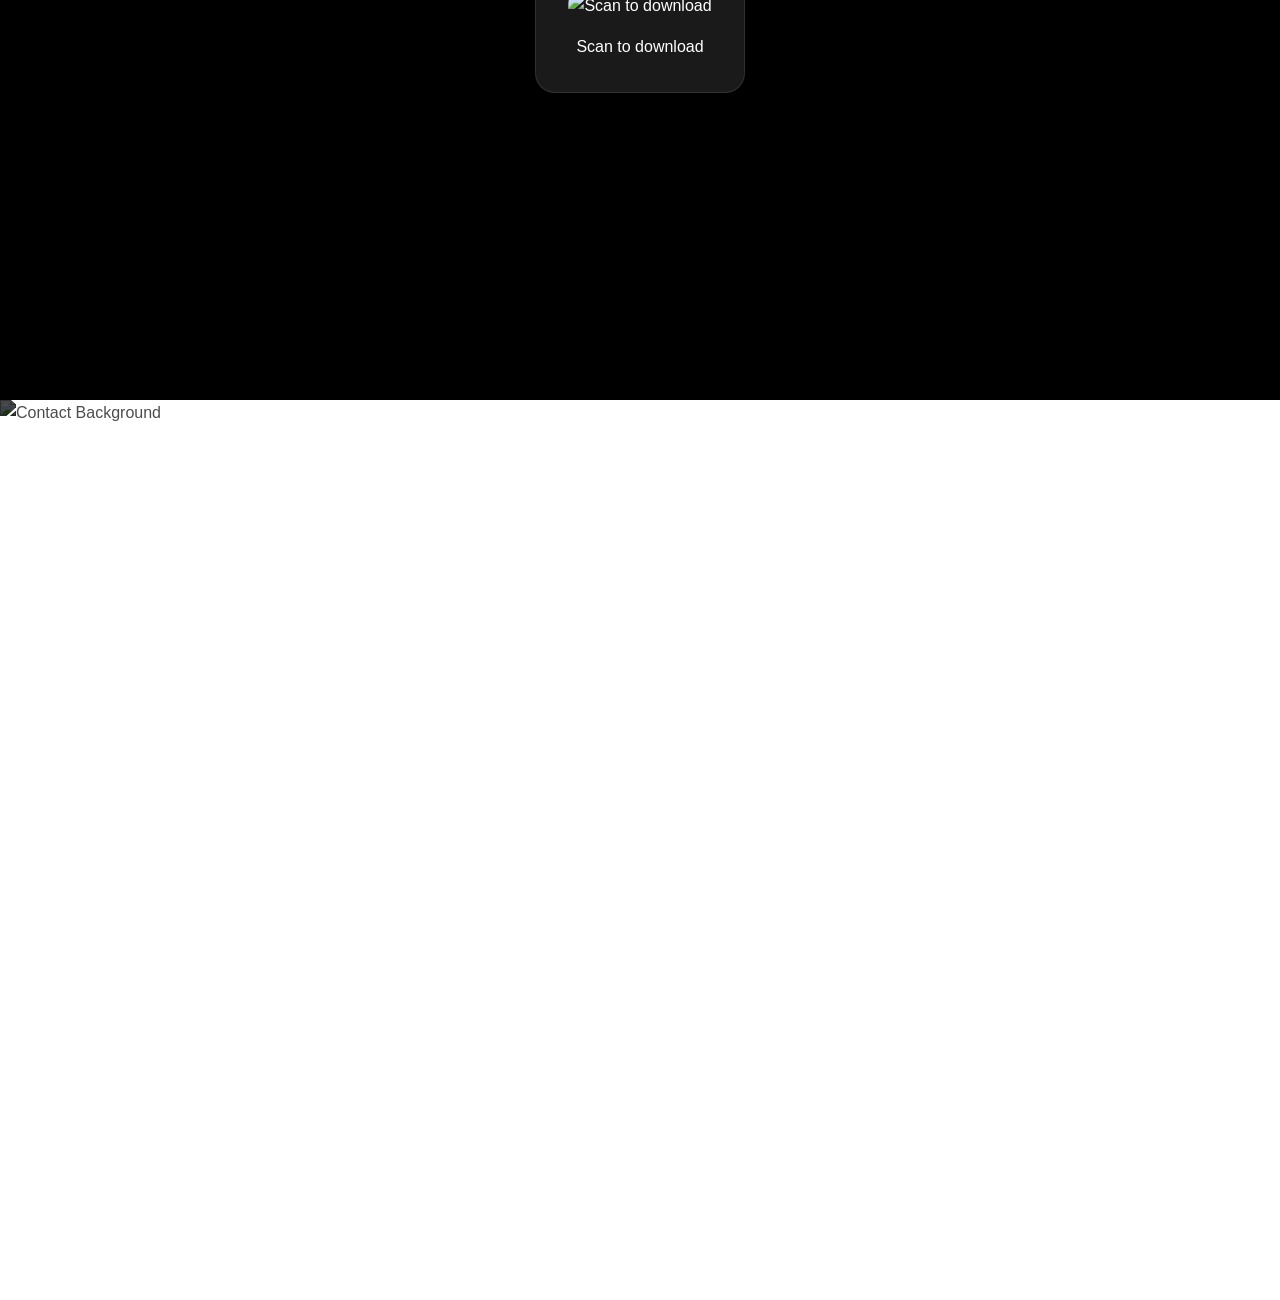
==== commit 8fce6af6: "electrician 3 added" ====
--- a/index.html
+++ b/index.html
@@ -45,6 +45,10 @@
                     <span>Electrician2</span>
                 </div>
                 <div class="icon">
+                    <i class="fas fa-bolt"></i>
+                    <span>Electrician3</span>
+                </div>
+                <div class="icon">
                     <i class="fas fa-tint"></i>
                     <span>Plumber</span>
                 </div>
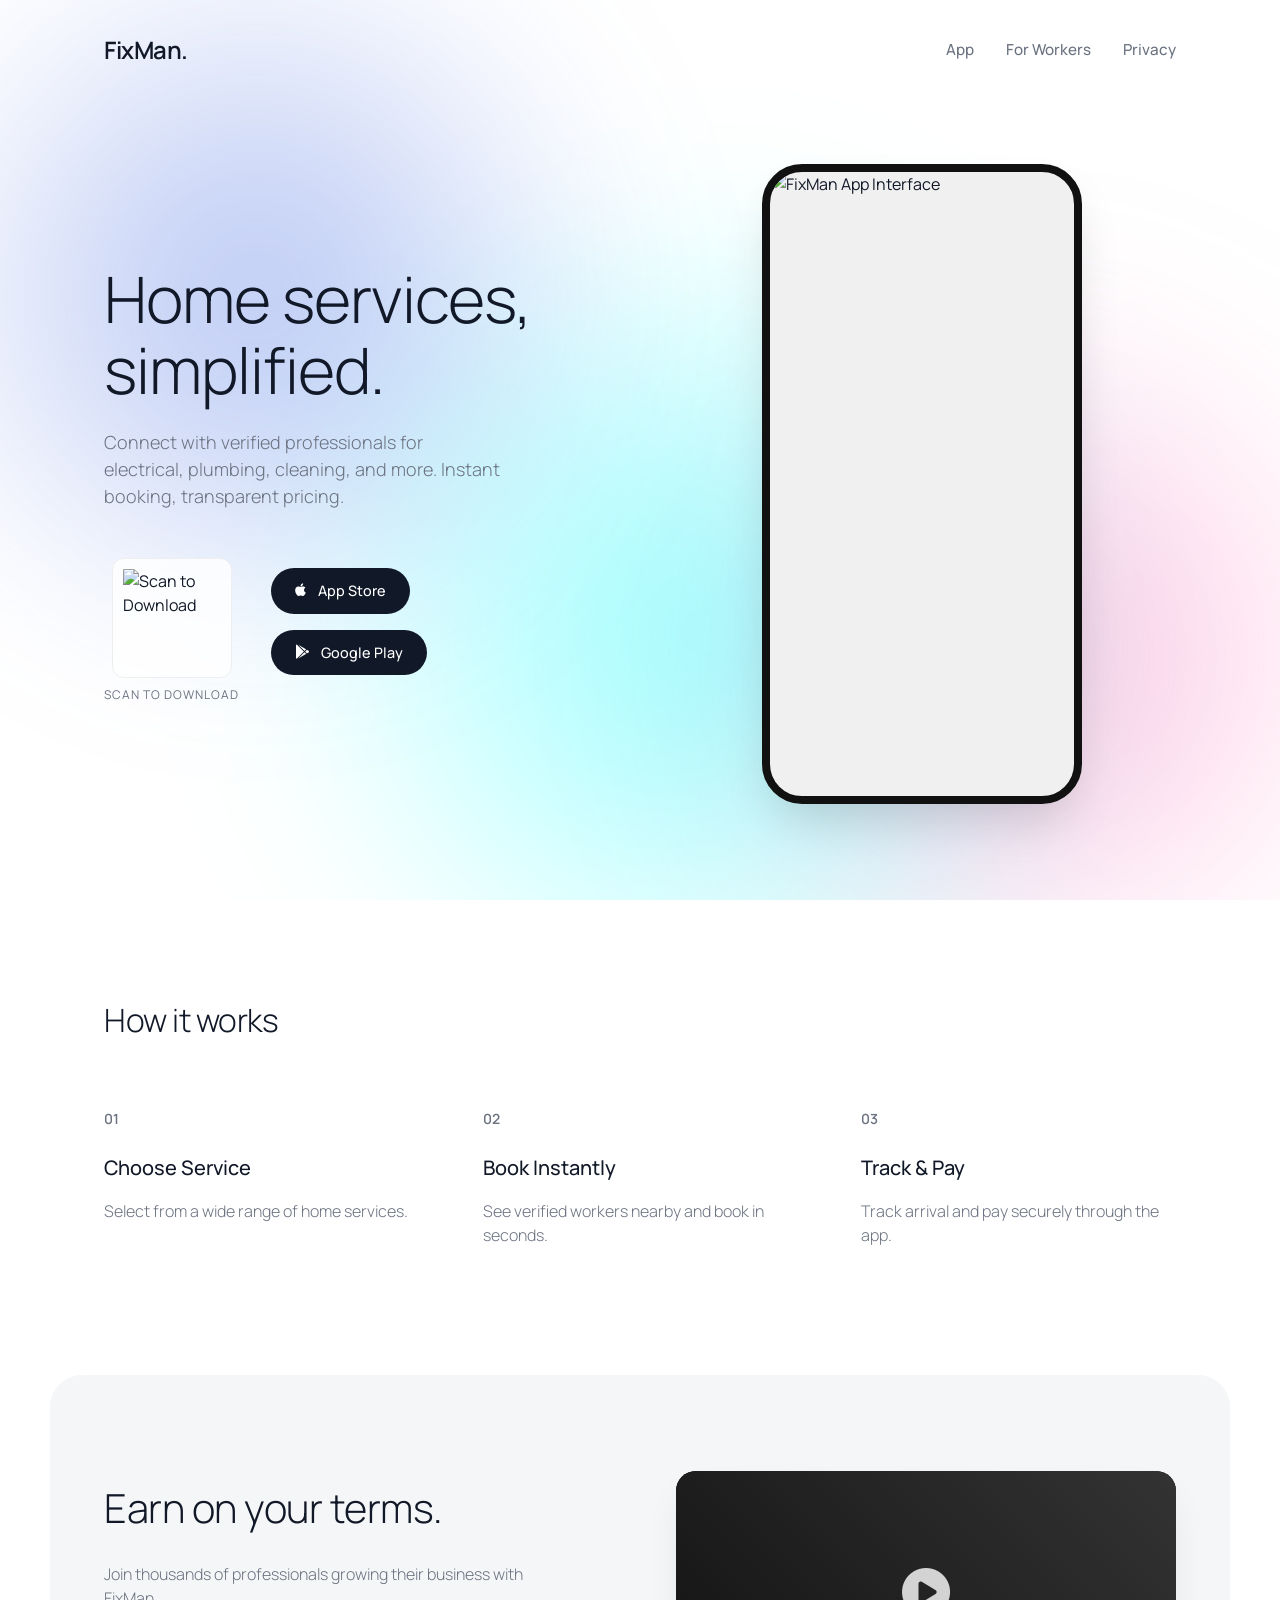
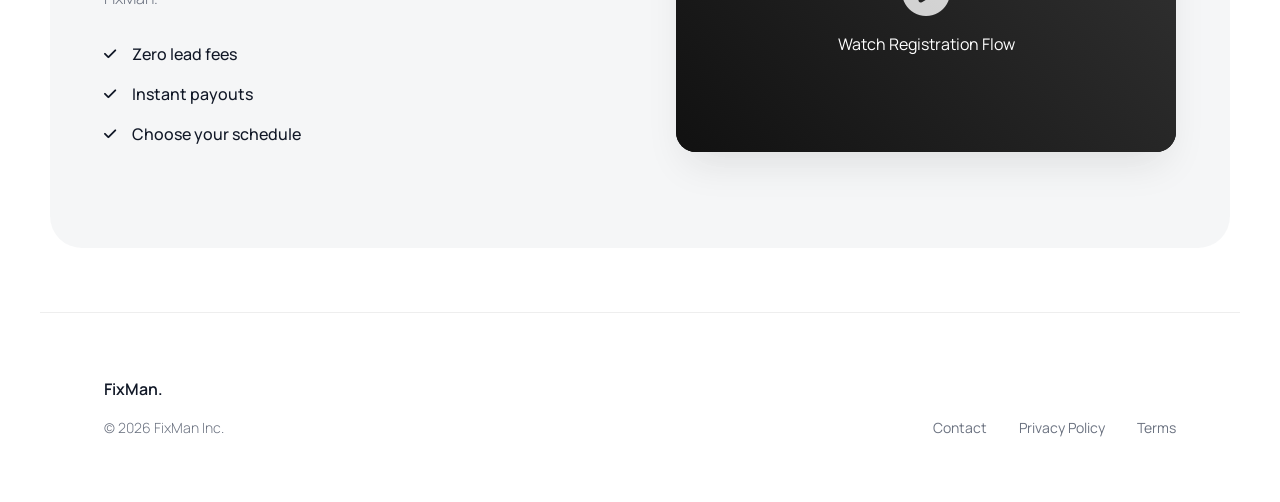
==== commit 086ec72d: "design updates and privacy update" ====
--- a/index.html
+++ b/index.html
@@ -1,262 +1,124 @@
 <!DOCTYPE html>
 <html lang="en">
+
 <head>
     <meta charset="UTF-8">
     <meta name="viewport" content="width=device-width, initial-scale=1.0">
-    <title>FixMan - Pakistan's First Home Services Platform</title>
+    <title>FixMan - Home Services Simplified</title>
+    <link href="https://fonts.googleapis.com/css2?family=Manrope:wght@200;300;400;500;600&display=swap"
+        rel="stylesheet">
+    <link rel="stylesheet" href="https://cdnjs.cloudflare.com/ajax/libs/font-awesome/6.0.0/css/all.min.css">
     <link rel="stylesheet" href="styles.css">
-    <link rel="stylesheet" href="https://cdnjs.cloudflare.com/ajax/libs/font-awesome/6.0.0/css/all.min.css">
-    <link rel="stylesheet" href="https://unpkg.com/aos@next/dist/aos.css" />
 </head>
+
 <body>
-    <!-- Navigation Bullets -->
-    <div class="nav-bullets">
-        <a href="#slide1" class="bullet active"></a>
-        <a href="#slide2" class="bullet"></a>
-        <a href="#slide3" class="bullet"></a>
-        <a href="#slide4" class="bullet"></a>
-        <a href="#slide5" class="bullet"></a>
+    <!-- Ambient Background Animation -->
+    <div class="ambient-background">
+        <div class="blur-orb orb-1"></div>
+        <div class="blur-orb orb-2"></div>
+        <div class="blur-orb orb-3"></div>
     </div>
 
-    <!-- Slide 1: Hero -->
-    <section id="slide1" class="slide">
-        <div class="hero-background">
-            <img src="https://images.unsplash.com/photo-1600585154340-be6161a56a0c?ixlib=rb-4.0.3&ixid=M3wxMjA3fDB8MHxwaG90by1wYWdlfHx8fGVufDB8fHx8fA%3D%3D&auto=format&fit=crop&w=2070&q=80" alt="Modern Home Background">
+    <nav class="navbar">
+        <div class="logo">FixMan.</div>
+        <div class="nav-links">
+            <a href="#hero">App</a>
+            <a href="#workers">For Workers</a>
+            <a href="privacy.html">Privacy</a>
         </div>
-        <div class="hero-content">
-            <div class="logo-container" data-aos="fade-down" data-aos-duration="1000">
-                <div class="logo-header">
-                    <img src="https://images.unsplash.com/photo-1621761191319-c6fb62004040?ixlib=rb-4.0.3&ixid=M3wxMjA3fDB8MHxwaG90by1wYWdlfHx8fGVufDB8fHx8fA%3D%3D&auto=format&fit=crop&w=2070&q=80" alt="FixMan Logo" class="logo-img">
-                    <h1 class="logo-text">FixMan</h1>
-                </div>
-                <h2 class="slogan" data-aos="fade-up" data-aos-delay="300">Pakistan's First Home Services Platform</h2>
-            </div>
-            <div class="service-icons" data-aos="zoom-in" data-aos-delay="600">
-                <div class="icon">
-                    <i class="fas fa-bolt"></i>
-                    <span>Electrician</span>
-                </div>
-                <div class="icon">
-                    <i class="fas fa-bolt"></i>
-                    <span>Electrician1</span>
-                </div>
-                <div class="icon">
-                    <i class="fas fa-bolt"></i>
-                    <span>Electrician2</span>
-                </div>
-                <div class="icon">
-                    <i class="fas fa-bolt"></i>
-                    <span>Electrician3</span>
-                </div>
-                <div class="icon">
-                    <i class="fas fa-tint"></i>
-                    <span>Plumber</span>
-                </div>
-                <div class="icon">
-                    <i class="fas fa-broom"></i>
-                    <span>Cleaner</span>
-                </div>
-                <div class="icon">
-                    <i class="fas fa-paint-roller"></i>
-                    <span>Painter</span>
-                </div>
-                <div class="icon">
-                    <i class="fas fa-couch"></i>
-                    <span>Furniture</span>
-                </div>
-                <div class="icon">
-                    <i class="fas fa-fan"></i>
-                    <span>AC Repair</span>
-                </div>
-                <div class="icon">
-                    <i class="fas fa-tools"></i>
-                    <span>Carpenter</span>
-                </div>
-                <div class="icon">
-                    <i class="fas fa-shield-alt"></i>
-                    <span>Security</span>
-                </div>
-            </div>
-            <div class="scroll-indicator">
-                <span>Scroll Down</span>
-                <i class="fas fa-chevron-down bounce"></i>
-            </div>
-        </div>
-        <div class="hero-text-content" data-aos="fade-left" data-aos-delay="900">
-            <h3>Your Trusted Home Service Partner</h3>
-            <p>FixMan connects you with verified and skilled professionals for all your home service needs. Whether you need an electrician, plumber, cleaner, or any other home service, we've got you covered.</p>
-            <div class="key-features">
-                <div class="feature">
-                    <i class="fas fa-check-circle"></i>
-                    <span>Verified Professionals</span>
-                </div>
-                <div class="feature">
-                    <i class="fas fa-check-circle"></i>
-                    <span>Instant Service</span>
-                </div>
-                <div class="feature">
-                    <i class="fas fa-check-circle"></i>
-                    <span>Affordable Rates</span>
-                </div>
-                <div class="feature">
-                    <i class="fas fa-check-circle"></i>
-                    <span>24/7 Support</span>
-                </div>
-            </div>
-            <p class="cta-text">Join thousands of satisfied customers who trust FixMan for their home service needs. Download our app now and experience hassle-free home services at your fingertips.</p>
-        </div>
-    </section>
+    </nav>
 
-    <!-- Slide 2: How It Works -->
-    <section id="slide2" class="slide">
-        <div class="slide-background">
-            <img src="https://images.unsplash.com/photo-1521737604893-d14cc237f11d?ixlib=rb-4.0.3&ixid=M3wxMjA3fDB8MHxwaG90by1wYWdlfHx8fGVufDB8fHx8fA%3D%3D&auto=format&fit=crop&w=2068&q=80" alt="How It Works Background">
-        </div>
-        <div class="content">
-            <h2 data-aos="fade-down">How It Works</h2>
-            <div class="how-it-works-container">
-                <div class="steps-grid">
-                    <div class="work-step" data-step="1">
-                        <i class="fas fa-search"></i>
-                        <h3>Select Service</h3>
-                        <p>Choose from our wide range of home services</p>
+    <main>
+        <!-- Hero Section -->
+        <section id="hero" class="hero-section">
+            <div class="hero-content">
+                <h1 class="hero-title">Home services,<br>simplified.</h1>
+                <p class="hero-subtitle">Connect with verified professionals for electrical, plumbing, cleaning, and
+                    more. Instant booking, transparent pricing.</p>
+
+                <div class="download-area">
+                    <div class="qr-box">
+                        <img src="https://api.qrserver.com/v1/create-qr-code/?size=150x150&data=https://fixman.com"
+                            alt="Scan to Download">
+                        <span>Scan to download</span>
                     </div>
-                    <div class="work-step" data-step="2">
-                        <i class="fas fa-users"></i>
-                        <h3>View Workers</h3>
-                        <p>Browse through verified service providers</p>
-                    </div>
-                    <div class="work-step" data-step="3">
-                        <i class="fas fa-phone"></i>
-                        <h3>Call Directly</h3>
-                        <p>Connect with workers instantly</p>
-                    </div>
-                    <div class="work-step" data-step="4">
-                        <i class="fas fa-star"></i>
-                        <h3>Rate Service</h3>
-                        <p>Share your experience and rate the service</p>
-                    </div>
-                </div>
-                <div class="mobile-preview">
-                    <div class="phone-frame">
-                        <div class="phone-screen">
-                            <img src="https://placehold.co/300x600/png?text=Step+1:+Select+Service" alt="App Preview" class="app-preview" id="step1-image">
-                            <img src="https://placehold.co/300x600/png?text=Step+2:+View+Workers" alt="App Preview" class="app-preview" id="step2-image">
-                            <img src="https://placehold.co/300x600/png?text=Step+3:+Call+Worker" alt="App Preview" class="app-preview" id="step3-image">
-                            <img src="https://placehold.co/300x600/png?text=Step+4:+Rate+Service" alt="App Preview" class="app-preview" id="step4-image">
-                        </div>
+                    <div class="store-buttons">
+                        <a href="#" class="store-btn"><i class="fab fa-apple"></i> App Store</a>
+                        <a href="#" class="store-btn"><i class="fab fa-google-play"></i> Google Play</a>
                     </div>
                 </div>
             </div>
-        </div>
-    </section>
-
-    <!-- Slide 3: Worker Registration -->
-    <section id="slide3" class="slide">
-        <div class="slide-background">
-            <img src="https://images.unsplash.com/photo-1454165804606-c3d57bc86b40?ixlib=rb-4.0.3&ixid=M3wxMjA3fDB8MHxwaG90by1wYWdlfHx8fGVufDB8fHx8fA%3D%3D&auto=format&fit=crop&w=2070&q=80" alt="Worker Registration Background">
-        </div>
-        <div class="content">
-            <h2 data-aos="fade-down">Become a Worker</h2>
-            <div class="registration-container">
-                <div class="registration-steps">
-                    <div class="registration-step" data-aos="fade-up" data-aos-delay="100">
-                        <i class="fas fa-user-plus"></i>
-                        <h3>Create Profile</h3>
-                        <p>Sign up and create your professional profile</p>
-                    </div>
-                    <div class="registration-step" data-aos="fade-up" data-aos-delay="200">
-                        <i class="fas fa-id-card"></i>
-                        <h3>Verify Identity</h3>
-                        <p>Complete identity verification process</p>
-                    </div>
-                    <div class="registration-step" data-aos="fade-up" data-aos-delay="300">
-                        <i class="fas fa-tasks"></i>
-                        <h3>Add Services</h3>
-                        <p>List your services and set your rates</p>
-                    </div>
-                    <div class="registration-step" data-aos="fade-up" data-aos-delay="400">
-                        <i class="fas fa-map-marker-alt"></i>
-                        <h3>Set Location</h3>
-                        <p>Define your service area</p>
-                    </div>
-                    <div class="registration-step" data-aos="fade-up" data-aos-delay="500">
-                        <i class="fas fa-calendar-check"></i>
-                        <h3>Set Availability</h3>
-                        <p>Choose your working hours</p>
-                    </div>
-                    <div class="registration-step" data-aos="fade-up" data-aos-delay="600">
-                        <i class="fas fa-bell"></i>
-                        <h3>Get Jobs</h3>
-                        <p>Start receiving job requests</p>
-                    </div>
-                </div>
-                <div class="mobile-preview" data-aos="fade-left" data-aos-delay="700">
-                    <div class="phone-frame">
-                        <div class="phone-screen">
-                            <video autoplay loop muted playsinline>
-                                <source src="https://media.istockphoto.com/id/2150815733/video/asian-woman-using-ai-healthcare-equipment.mp4?s=mp4-640x640-is&k=20&c=BamkN1G5QEDs5YznjP2YcooOk8Ri3XPzhQ0yMoYWXe4=" type="video/mp4">
-                            </video>
-                        </div>
-                    </div>
+            <div class="hero-visual">
+                <div class="phone-mockup">
+                    <img src="https://images.unsplash.com/photo-1512941937669-90a1b58e7e9c?auto=format&fit=crop&w=400&q=80"
+                        alt="FixMan App Interface">
                 </div>
             </div>
-        </div>
-    </section>
+        </section>
 
-    <!-- Slide 4: Download App -->
-    <section id="slide4" class="slide">
-        <div class="slide-background">
-            <img src="https://images.unsplash.com/photo-1616763355548-1b606f439f86?ixlib=rb-4.0.3&ixid=M3wxMjA3fDB8MHxwaG90by1wYWdlfHx8fGVufDB8fHx8fA%3D%3D&auto=format&fit=crop&w=2070&q=80" alt="Download App Background">
-        </div>
-        <div class="content">
-            <h2 data-aos="fade-down">Download the App</h2>
-            <div class="download-section">
-                <div class="app-buttons" data-aos="fade-right" data-aos-delay="300">
-                    <a href="#" class="download-btn">
-                        <i class="fab fa-apple"></i>
-                        <span>App Store</span>
-                    </a>
-                    <a href="#" class="download-btn">
-                        <i class="fab fa-google-play"></i>
-                        <span>Play Store</span>
-                    </a>
+        <!-- User Process -->
+        <section class="process-section">
+            <div class="section-header">
+                <h2>How it works</h2>
+            </div>
+            <div class="process-grid">
+                <div class="process-step">
+                    <span class="step-number">01</span>
+                    <h3>Choose Service</h3>
+                    <p>Select from a wide range of home services.</p>
                 </div>
-                <div class="qr-code" data-aos="fade-left" data-aos-delay="600">
-                    <img src="https://api.qrserver.com/v1/create-qr-code/?size=200x200&data=https://fixman.com" alt="Scan to download">
-                    <p>Scan to download</p>
+                <div class="process-step">
+                    <span class="step-number">02</span>
+                    <h3>Book Instantly</h3>
+                    <p>See verified workers nearby and book in seconds.</p>
+                </div>
+                <div class="process-step">
+                    <span class="step-number">03</span>
+                    <h3>Track & Pay</h3>
+                    <p>Track arrival and pay securely through the app.</p>
                 </div>
             </div>
-        </div>
-    </section>
+        </section>
 
-    <!-- Slide 5: Contact/Footer -->
-    <section id="slide5" class="slide">
-        <div class="slide-background">
-            <img src="https://images.unsplash.com/photo-1557804506-669a67965ba0?ixlib=rb-4.0.3&ixid=M3wxMjA3fDB8MHxwaG90by1wYWdlfHx8fGVufDB8fHx8fA%3D%3D&auto=format&fit=crop&w=2070&q=80" alt="Contact Background">
-        </div>
-        <div class="content">
-            <div class="footer-content">
-                <div class="contact-info" data-aos="fade-right">
-                    <h3>Contact Us</h3>
-                    <p><i class="fas fa-envelope"></i> support@fixman.com</p>
-                    <p><i class="fas fa-phone"></i> +92 300 1234567</p>
-                </div>
-                <div class="footer-links" data-aos="fade-up">
-                    <a href="#">Privacy Policy</a>
-                    <a href="#">Terms of Service</a>
-                    <a href="#">About Us</a>
-                </div>
-                <div class="social-icons" data-aos="fade-left">
-                    <a href="#"><i class="fab fa-linkedin"></i></a>
-                    <a href="#"><i class="fab fa-instagram"></i></a>
-                    <a href="#"><i class="fab fa-facebook"></i></a>
+        <!-- Worker Showcase (Video) -->
+        <section id="workers" class="worker-section">
+            <div class="worker-content">
+                <h2>Earn on your terms.</h2>
+                <p>Join thousands of professionals growing their business with FixMan.</p>
+                <ul class="worker-benefits">
+                    <li><i class="fas fa-check"></i> Zero lead fees</li>
+                    <li><i class="fas fa-check"></i> Instant payouts</li>
+                    <li><i class="fas fa-check"></i> Choose your schedule</li>
+                </ul>
+            </div>
+            <div class="worker-visual">
+                <div class="video-container">
+                    <!-- Placeholder for video -->
+                    <div class="video-placeholder">
+                        <i class="fas fa-play-circle"></i>
+                        <span>Watch Registration Flow</span>
+                    </div>
+                    <!-- <video src="assets/worker-flow.mp4" controls></video> -->
                 </div>
             </div>
+        </section>
+    </main>
+
+    <footer>
+        <div class="footer-content">
+            <div class="footer-left">
+                <span class="footer-logo">FixMan.</span>
+                <p>&copy; 2026 FixMan Inc.</p>
+            </div>
+            <div class="footer-right">
+                <a href="mailto:support@fixman.com">Contact</a>
+                <a href="privacy.html">Privacy Policy</a>
+                <a href="#">Terms</a>
+            </div>
         </div>
-    </section>
+    </footer>
 
-    <script src="https://unpkg.com/aos@next/dist/aos.js"></script>
     <script src="script.js"></script>
 </body>
-</html> +
+</html>
--- a/styles.css
+++ b/styles.css
@@ -1,763 +1,493 @@
-/* Reset and Base Styles */
+/* Reset & Base */
 * {
     margin: 0;
     padding: 0;
     box-sizing: border-box;
 }
 
+:root {
+    --bg-color: #ffffff;
+    --text-main: #111827;
+    --text-muted: #6B7280;
+    --accent: #000000;
+    --gray-light: #f3f4f6;
+    --max-width: 1200px;
+    --font-stack: 'Manrope', -apple-system, BlinkMacSystemFont, 'Segoe UI', Roboto, sans-serif;
+}
+
 html {
     scroll-behavior: smooth;
-    scroll-snap-type: y mandatory;
-    height: 100%;
 }
 
 body {
-    font-family: 'Segoe UI', Tahoma, Geneva, Verdana, sans-serif;
-    line-height: 1.6;
-    color: #fff;
+    font-family: var(--font-stack);
+    background-color: transparent;
+    /* Changed from var(--bg-color) to allow orbs to show */
+    color: var(--text-main);
+    line-height: 1.5;
     overflow-x: hidden;
-    height: 100%;
-}
-
-/* Navigation Bullets */
-.nav-bullets {
+    position: relative;
+}
+
+/* Ambient Background Animation */
+.ambient-background {
     position: fixed;
-    right: 20px;
-    top: 50%;
-    transform: translateY(-50%);
-    z-index: 1000;
-    display: flex;
-    flex-direction: column;
-    gap: 15px;
-}
-
-.bullet {
-    width: 12px;
-    height: 12px;
-    border-radius: 50%;
-    background: rgba(255, 255, 255, 0.5);
-    cursor: pointer;
-    transition: all 0.3s ease;
-}
-
-.bullet.active {
-    background: #fff;
-    transform: scale(1.2);
-}
-
-/* Common Slide Styles */
-.slide {
-    height: 100vh;
-    width: 100%;
-    scroll-snap-align: start;
-    position: relative;
-    overflow: hidden;
-    display: flex;
-    align-items: center;
-    justify-content: center;
-}
-
-.slide-background, .hero-background {
-    position: absolute;
     top: 0;
     left: 0;
-    width: 100%;
-    height: 100%;
+    width: 100vw;
+    height: 100vh;
+    z-index: -1;
+    overflow: hidden;
+    pointer-events: none;
+    background-color: var(--bg-color);
+    /* Base white background here */
+}
+
+.blur-orb {
+    position: absolute;
+    border-radius: 50%;
+    filter: blur(80px);
+    opacity: 1;
+    animation: float 20s infinite ease-in-out;
+}
+
+.orb-1 {
+    top: -10%;
+    left: -10%;
+    width: 60vw;
+    height: 60vw;
+    background: radial-gradient(circle, rgba(65, 105, 225, 0.4) 0%, rgba(255, 255, 255, 0) 70%);
+    /* Royal Blue */
+    animation-delay: 0s;
+}
+
+.orb-2 {
+    top: 30%;
+    right: -10%;
+    width: 60vw;
+    height: 60vw;
+    background: radial-gradient(circle, rgba(255, 105, 180, 0.4) 0%, rgba(255, 255, 255, 0) 70%);
+    /* Hot Pink */
+    animation-delay: -5s;
+}
+
+/* Third orb for good measure */
+.orb-3 {
+    bottom: -20%;
+    left: 20%;
+    width: 70vw;
+    height: 70vw;
+    background: radial-gradient(circle, rgba(0, 255, 255, 0.4) 0%, rgba(255, 255, 255, 0) 70%);
+    /* Cyan */
+    animation-delay: -10s;
+}
+
+@keyframes float {
+    0% {
+        transform: translate(0, 0) scale(1);
+    }
+
+    33% {
+        transform: translate(30px, 50px) scale(1.1);
+    }
+
+    66% {
+        transform: translate(-20px, 20px) scale(0.9);
+    }
+
+    100% {
+        transform: translate(0, 0) scale(1);
+    }
+}
+
+a {
+    text-decoration: none;
+    color: inherit;
+    transition: color 0.2s ease;
+}
+
+/* Navbar */
+.navbar {
+    display: flex;
+    justify-content: space-between;
+    align-items: center;
+    padding: 2rem 5%;
+    max-width: var(--max-width);
+    margin: 0 auto;
+}
+
+.logo {
+    font-weight: 600;
+    font-size: 1.5rem;
+    letter-spacing: -0.5px;
+}
+
+.nav-links {
+    display: flex;
+    gap: 2rem;
+}
+
+.nav-links a {
+    font-size: 0.95rem;
+    font-weight: 500;
+    color: var(--text-muted);
+}
+
+.nav-links a:hover {
+    color: var(--text-main);
+}
+
+/* Main Container */
+main {
+    max-width: var(--max-width);
+    margin: 0 auto;
+    padding: 0 5%;
+}
+
+/* Hero Section */
+.hero-section {
+    display: flex;
+    align-items: center;
+    justify-content: space-between;
+    min-height: 80vh;
+    padding: 4rem 0;
+    gap: 4rem;
+    position: relative;
+    /* Context for z-index */
+}
+
+.hero-content {
+    flex: 1;
+    max-width: 500px;
+}
+
+.hero-title {
+    font-size: 4rem;
+    font-weight: 300;
+    /* Narrow/Thin look */
+    line-height: 1.1;
+    margin-bottom: 1.5rem;
+    letter-spacing: -1px;
+}
+
+.hero-subtitle {
+    font-size: 1.125rem;
+    color: var(--text-muted);
+    font-weight: 300;
+    margin-bottom: 3rem;
+    max-width: 400px;
+}
+
+.download-area {
+    display: flex;
+    gap: 2rem;
+    align-items: flex-start;
+}
+
+.qr-box {
+    display: flex;
+    flex-direction: column;
+    align-items: center;
+    gap: 0.5rem;
+}
+
+.qr-box img {
+    width: 120px;
+    height: 120px;
+    border: 1px solid #eee;
+    padding: 10px;
+    border-radius: 12px;
+    background: rgba(255, 255, 255, 0.8);
+    /* Slight background for readability */
+    backdrop-filter: blur(5px);
+}
+
+.qr-box span {
+    font-size: 0.75rem;
+    color: var(--text-muted);
+    text-transform: uppercase;
+    letter-spacing: 1px;
+}
+
+.store-buttons {
+    display: flex;
+    flex-direction: column;
+    gap: 1rem;
+    padding-top: 10px;
+}
+
+.store-btn {
+    display: inline-flex;
+    align-items: center;
+    gap: 0.75rem;
+    background-color: var(--text-main);
+    color: #fff;
+    padding: 0.75rem 1.5rem;
+    border-radius: 50px;
+    font-size: 0.9rem;
+    font-weight: 500;
+    transition: transform 0.2s ease, opacity 0.2s ease;
+    width: fit-content;
+}
+
+.store-btn:hover {
+    transform: translateY(-2px);
+    opacity: 0.9;
+}
+
+.hero-visual {
+    flex: 1;
+    display: flex;
+    justify-content: center;
+    position: relative;
+}
+
+.phone-mockup {
+    width: 320px;
+    height: 640px;
+    background: #f0f0f0;
+    border-radius: 40px;
+    box-shadow: 0 25px 50px -12px rgba(0, 0, 0, 0.15);
+    overflow: hidden;
+    border: 8px solid #111;
+    position: relative;
     z-index: 1;
 }
 
-.slide-background img, .hero-background img {
+.phone-mockup img {
     width: 100%;
     height: 100%;
     object-fit: cover;
-    filter: brightness(0.3);
-}
-
-.content {
-    position: relative;
-    z-index: 2;
-    max-width: 1200px;
+}
+
+/* Process Section */
+.process-section {
+    padding: 8rem 0;
+}
+
+.section-header {
+    margin-bottom: 4rem;
+}
+
+.section-header h2 {
+    font-size: 2rem;
+    font-weight: 300;
+    letter-spacing: -0.5px;
+}
+
+.process-grid {
+    display: grid;
+    grid-template-columns: repeat(auto-fit, minmax(250px, 1fr));
+    gap: 4rem;
+}
+
+.process-step {
+    display: flex;
+    flex-direction: column;
+    gap: 1rem;
+}
+
+.step-number {
+    font-size: 0.875rem;
+    color: var(--text-muted);
+    font-weight: 600;
+    margin-bottom: 0.5rem;
+    display: block;
+}
+
+.process-step h3 {
+    font-size: 1.25rem;
+    font-weight: 500;
+}
+
+.process-step p {
+    color: var(--text-muted);
+    font-weight: 300;
+}
+
+/* Worker Section */
+.worker-section {
+    display: flex;
+    align-items: center;
+    justify-content: space-between;
+    padding: 6rem 0;
+    background-color: rgba(243, 244, 246, 0.8);
+    /* Semi-transparent */
+    backdrop-filter: blur(10px);
+    /* Frosted glass effect */
+    margin: 0 -5%;
+    /* Break out of container */
+    padding-left: 5%;
+    padding-right: 5%;
+    gap: 4rem;
+    border-radius: 32px;
+    /* Rounded sections style */
+}
+
+.worker-content {
+    flex: 1;
+    max-width: 450px;
+}
+
+.worker-content h2 {
+    font-size: 2.5rem;
+    font-weight: 300;
+    margin-bottom: 1.5rem;
+    letter-spacing: -0.5px;
+}
+
+.worker-content p {
+    color: var(--text-muted);
+    margin-bottom: 2rem;
+    font-weight: 300;
+}
+
+.worker-benefits {
+    list-style: none;
+    display: flex;
+    flex-direction: column;
+    gap: 1rem;
+}
+
+.worker-benefits li {
+    display: flex;
+    align-items: center;
+    gap: 1rem;
+    font-weight: 500;
+}
+
+.worker-benefits i {
+    font-size: 0.875rem;
+    color: var(--text-main);
+}
+
+.worker-visual {
+    flex: 1;
+    display: flex;
+    justify-content: flex-end;
+}
+
+.video-container {
     width: 100%;
-    padding: 2rem;
-}
-
-/* Hero Section */
-#slide1 {
+    max-width: 500px;
+    aspect-ratio: 16/9;
     background: #000;
-    position: relative;
-    display: flex;
-    align-items: center;
-    padding: 0 5%;
-    height: 100vh;
-}
-
-.hero-content {
-    position: relative;
-    z-index: 2;
-    max-width: 50%;
-    padding: 2rem;
-    display: flex;
-    flex-direction: column;
-    height: 100vh;
-    justify-content: center;
-}
-
-.hero-text-content {
-    position: relative;
-    z-index: 2;
-    max-width: 40%;
-    padding: 2rem;
-    color: #fff;
-}
-
-.hero-text-content h3 {
-    font-size: 2rem;
-    margin-bottom: 1.5rem;
-    color: #fff;
-    font-weight: 600;
-}
-
-.hero-text-content p {
-    font-size: 1.1rem;
-    line-height: 1.6;
-    margin-bottom: 2rem;
-    color: rgba(255, 255, 255, 0.9);
-}
-
-.key-features {
-    display: grid;
-    grid-template-columns: repeat(2, 1fr);
-    gap: 1rem;
-    margin-bottom: 2rem;
-}
-
-.feature {
-    display: flex;
-    align-items: center;
-    gap: 0.5rem;
-}
-
-.feature i {
-    color: #4CAF50;
-    font-size: 1.2rem;
-}
-
-.feature span {
-    font-size: 1rem;
-    color: rgba(255, 255, 255, 0.9);
-}
-
-.cta-text {
-    font-size: 1.1rem;
-    line-height: 1.6;
-    color: rgba(255, 255, 255, 0.9);
-    font-weight: 500;
-}
-
-.logo-header {
-    display: flex;
-    align-items: center;
-    gap: 1.5rem;
-    margin-bottom: 2rem;
-}
-
-.logo-img {
-    width: 80px;
-    height: 80px;
-    border-radius: 50%;
-    object-fit: cover;
-    border: 3px solid rgba(255, 255, 255, 0.1);
-    box-shadow: 0 0 20px rgba(255, 255, 255, 0.2);
-}
-
-.logo-text {
-    font-size: 3.5rem;
-    font-weight: 700;
-    color: #fff;
-    text-shadow: 0 0 10px rgba(255, 255, 255, 0.3);
-}
-
-.slogan {
-    font-size: 1.5rem;
-    margin-bottom: 2rem;
-    font-weight: 300;
-    color: #fff;
-    text-shadow: 0 2px 4px rgba(0, 0, 0, 0.5);
-}
-
-.service-icons {
-    display: grid;
-    grid-template-columns: repeat(4, 1fr);
-    gap: 1rem;
-    max-width: 100%;
-}
-
-.icon {
-    display: flex;
-    flex-direction: column;
-    align-items: center;
-    gap: 0.5rem;
-    padding: 1rem;
-    background: rgba(255, 255, 255, 0.1);
-    border-radius: 15px;
-    backdrop-filter: blur(5px);
-    border: 1px solid rgba(255, 255, 255, 0.1);
-    transition: all 0.3s ease;
-}
-
-.icon:hover {
-    transform: translateY(-5px);
-    background: rgba(255, 255, 255, 0.2);
-}
-
-.icon i {
-    font-size: 1.5rem;
-    color: #fff;
-}
-
-.icon span {
-    color: #fff;
-    font-size: 0.9rem;
-    font-weight: 500;
-}
-
-.hero-image {
-    position: relative;
-    z-index: 2;
-    flex: 1;
-    display: flex;
-    justify-content: center;
-    align-items: center;
-    padding-left: 2rem;
-    max-width: 45%;
-}
-
-.hero-image img {
-    max-width: 90%;
-    height: auto;
-    border-radius: 20px;
-    box-shadow: 0 10px 30px rgba(0, 0, 0, 0.3);
-    transform: perspective(1000px) rotateY(-5deg);
-    transition: transform 0.5s ease;
-}
-
-.hero-image img:hover {
-    transform: perspective(1000px) rotateY(0deg);
-}
-
-/* How It Works Section */
-#slide2 {
-    background: #fff;
-}
-
-.how-it-works-container {
-    display: flex;
-    gap: 4rem;
-    align-items: center;
-}
-
-.steps-grid {
-    display: grid;
-    grid-template-columns: repeat(2, 1fr);
-    gap: 1rem;
-    max-width: 500px;
-}
-
-.work-step {
-    padding: 1rem;
-    background: rgba(255, 255, 255, 0.1);
-    border-radius: 15px;
-    backdrop-filter: blur(5px);
-    border: 1px solid rgba(255, 255, 255, 0.1);
-    transition: opacity 0.5s ease;
-    text-align: center;
-}
-
-.work-step.active {
-    background: rgba(255, 255, 255, 0.2);
-}
-
-.work-step i {
-    font-size: 1.5rem;
-    color: #fff;
-    margin-bottom: 0.5rem;
-}
-
-.work-step h3 {
-    font-size: 1rem;
-    color: #fff;
-    margin-bottom: 0.3rem;
-}
-
-.work-step p {
-    font-size: 0.8rem;
-    color: rgba(255, 255, 255, 0.8);
-}
-
-.mobile-preview {
-    flex: 1;
-    display: flex;
-    justify-content: center;
-    align-items: center;
-    max-width: 300px;
-}
-
-.phone-frame {
-    width: 280px;
-    height: 560px;
-    background: #000;
-    border-radius: 30px;
-    padding: 10px;
-    position: relative;
-    box-shadow: 0 10px 30px rgba(0, 0, 0, 0.3);
-}
-
-.phone-screen {
-    width: 100%;
-    height: 100%;
     border-radius: 20px;
     overflow: hidden;
     position: relative;
-}
-
-.phone-screen img,
-.phone-screen video {
-    position: absolute;
-    top: 0;
-    left: 0;
+    box-shadow: 0 20px 40px -10px rgba(0, 0, 0, 0.1);
+}
+
+.video-placeholder {
     width: 100%;
     height: 100%;
-    object-fit: cover;
-    opacity: 0;
-    transition: opacity 0.5s ease;
-}
-
-.phone-screen img.active,
-.phone-screen video {
-    opacity: 1;
-}
-
-.app-preview {
-    width: 100%;
-    height: 100%;
-    object-fit: cover;
-    transition: opacity 0.5s ease;
-}
-
-/* Worker Registration Section */
-.registration-container {
-    display: flex;
-    gap: 4rem;
-    align-items: center;
-}
-
-.registration-steps {
-    display: grid;
-    grid-template-columns: repeat(3, 1fr);
+    display: flex;
+    flex-direction: column;
+    align-items: center;
+    justify-content: center;
+    color: #fff;
     gap: 1rem;
-    max-width: 600px;
-}
-
-.registration-step {
-    padding: 1rem;
-    background: rgba(255, 255, 255, 0.1);
-    border-radius: 15px;
-    backdrop-filter: blur(5px);
-    border: 1px solid rgba(255, 255, 255, 0.1);
-    text-align: center;
-}
-
-.registration-step i {
-    font-size: 1.5rem;
-    color: #fff;
-    margin-bottom: 0.5rem;
-}
-
-.registration-step h3 {
-    font-size: 1rem;
-    color: #fff;
-    margin-bottom: 0.3rem;
-}
-
-.registration-step p {
-    font-size: 0.8rem;
-    color: rgba(255, 255, 255, 0.8);
-}
-
-.video-preview {
-    flex: 1;
-    position: relative;
-    border-radius: 20px;
-    overflow: hidden;
-    box-shadow: 0 10px 30px rgba(0, 0, 0, 0.3);
-    aspect-ratio: 16/9;
-    max-width: 600px;
-}
-
-.video-preview video {
-    width: 100%;
-    height: 100%;
-    object-fit: cover;
-}
-
-/* Download App Section */
-#slide3 {
-    background: linear-gradient(135deg, #000, #333);
-    color: white;
-}
-
-.download-section {
-    display: flex;
-    flex-direction: column;
-    align-items: center;
-    gap: 3rem;
-}
-
-.app-buttons {
+    cursor: pointer;
+    background: linear-gradient(45deg, #111, #333);
+}
+
+.video-placeholder i {
+    font-size: 3rem;
+    opacity: 0.8;
+    transition: transform 0.3s ease;
+}
+
+.video-container:hover .video-placeholder i {
+    transform: scale(1.1);
+}
+
+/* Footer */
+footer {
+    padding: 4rem 5%;
+    max-width: var(--max-width);
+    margin: 0 auto;
+    border-top: 1px solid #eee;
+    margin-top: 4rem;
+}
+
+.footer-content {
+    display: flex;
+    justify-content: space-between;
+    align-items: flex-end;
+}
+
+.footer-logo {
+    display: block;
+    font-weight: 600;
+    margin-bottom: 1rem;
+}
+
+.footer-left p {
+    font-size: 0.875rem;
+    color: var(--text-muted);
+    font-weight: 300;
+}
+
+.footer-right {
     display: flex;
     gap: 2rem;
-    flex-wrap: wrap;
-    justify-content: center;
-}
-
-.download-btn {
-    display: flex;
-    align-items: center;
-    gap: 1rem;
-    padding: 1.2rem 2.5rem;
-    background: rgba(255, 255, 255, 0.1);
-    color: #fff;
-    text-decoration: none;
-    border-radius: 50px;
-    font-weight: 600;
-    transition: all 0.3s ease;
-    backdrop-filter: blur(5px);
-    border: 1px solid rgba(255, 255, 255, 0.1);
-}
-
-.download-btn:hover {
-    background: rgba(255, 255, 255, 0.2);
-    transform: translateY(-5px);
-}
-
-.qr-code {
-    text-align: center;
-    background: rgba(255, 255, 255, 0.1);
-    padding: 2rem;
-    border-radius: 20px;
-    backdrop-filter: blur(5px);
-    border: 1px solid rgba(255, 255, 255, 0.1);
-}
-
-.qr-code img {
-    width: 200px;
-    height: 200px;
-    margin-bottom: 1rem;
-    border-radius: 10px;
-}
-
-/* Footer Section */
-#slide4 {
-    background: #000;
-    color: white;
-}
-
-.footer-content {
-    display: grid;
-    grid-template-columns: repeat(auto-fit, minmax(250px, 1fr));
-    gap: 3rem;
-    background: rgba(255, 255, 255, 0.1);
-    padding: 3rem;
-    border-radius: 20px;
-    backdrop-filter: blur(5px);
-    border: 1px solid rgba(255, 255, 255, 0.1);
-}
-
-.contact-info h3,
-.footer-links h3 {
-    margin-bottom: 1rem;
-    color: #fff;
-}
-
-.contact-info p {
-    margin-bottom: 0.5rem;
-    display: flex;
-    align-items: center;
-    gap: 0.5rem;
-    color: rgba(255, 255, 255, 0.8);
-}
-
-.footer-links {
-    display: flex;
-    flex-direction: column;
-    gap: 1rem;
-}
-
-.footer-links a {
-    color: rgba(255, 255, 255, 0.8);
-    text-decoration: none;
-    transition: all 0.3s ease;
-}
-
-.footer-links a:hover {
-    color: #fff;
-    transform: translateX(5px);
-}
-
-.social-icons {
-    display: flex;
-    gap: 1.5rem;
-    justify-content: center;
-}
-
-.social-icons a {
-    color: #fff;
-    font-size: 1.5rem;
-    transition: all 0.3s ease;
-}
-
-.social-icons a:hover {
-    transform: translateY(-5px);
-}
-
-/* Animations */
-@keyframes pulse {
-    0% {
-        transform: scale(1);
-        opacity: 1;
-    }
-    50% {
-        transform: scale(1.2);
-        opacity: 0.5;
-    }
-    100% {
-        transform: scale(1);
-        opacity: 1;
-    }
-}
-
-@keyframes float {
-    0% {
-        transform: translateY(0px);
-    }
-    50% {
-        transform: translateY(-10px);
-    }
-    100% {
-        transform: translateY(0px);
-    }
-}
-
-@keyframes bounce {
-    0%, 20%, 50%, 80%, 100% {
-        transform: translateY(0);
-    }
-    40% {
-        transform: translateY(-10px);
-    }
-    60% {
-        transform: translateY(-5px);
-    }
-}
-
-.bounce {
-    animation: bounce 2s infinite;
-}
-
-/* Scroll Indicator */
-.scroll-indicator {
-    position: fixed;
-    bottom: 2rem;
-    left: 50%;
-    transform: translateX(-50%);
-    display: flex;
-    flex-direction: column;
-    align-items: center;
-    gap: 0.5rem;
-    color: #fff;
-    font-size: 0.9rem;
-    z-index: 10;
-    opacity: 0;
-    transition: opacity 0.3s ease;
-}
-
-#slide1 .scroll-indicator {
-    opacity: 1;
-}
-
-.scroll-indicator i {
-    font-size: 1.5rem;
-    animation: bounce 2s infinite;
-}
-
-/* Responsive Design */
-@media (max-width: 1024px) {
-    #slide1 {
-        flex-direction: column;
-        padding: 2rem;
-        height: auto;
-        min-height: 100vh;
-    }
-
-    .hero-content {
-        max-width: 100%;
-        text-align: center;
-    }
-
-    .hero-text-content {
-        max-width: 100%;
-        text-align: center;
-        margin-top: 2rem;
-    }
-
-    .service-icons {
-        grid-template-columns: repeat(2, 1fr);
-        max-width: 600px;
-        margin: 0 auto;
-    }
-
-    .hero-image {
-        display: none;
-    }
-
-    .how-it-works-container,
-    .registration-container {
-        flex-direction: column;
-        gap: 2rem;
-    }
-
-    .steps-grid,
-    .registration-steps {
-        max-width: 100%;
-    }
-
-    .mobile-preview {
-        display: none;
-    }
-
-    .phone-frame {
-        width: 240px;
-        height: 480px;
-    }
-
-    .key-features {
-        grid-template-columns: repeat(2, 1fr);
-        max-width: 600px;
-        margin: 0 auto 2rem;
-    }
-
-    .feature {
-        justify-content: center;
-    }
-}
-
-@media (max-width: 768px) {
-    .logo-header {
+}
+
+.footer-right a {
+    font-size: 0.875rem;
+    color: var(--text-muted);
+}
+
+.footer-right a:hover {
+    color: var(--text-main);
+}
+
+/* Responsive */
+@media (max-width: 900px) {
+    .hero-section {
         flex-direction: column;
         text-align: center;
-        gap: 1rem;
-    }
-
-    .logo-text {
-        font-size: 2.5rem;
-    }
-
-    .service-icons {
-        grid-template-columns: repeat(2, 1fr);
-        gap: 1rem;
-    }
-
-    .steps-grid {
-        grid-template-columns: 1fr;
-    }
-
-    .registration-steps {
-        grid-template-columns: repeat(2, 1fr);
+        padding-top: 2rem;
+    }
+
+    .hero-content {
+        align-items: center;
+        display: flex;
+        flex-direction: column;
+    }
+
+    .hero-title {
+        font-size: 3rem;
+    }
+
+    .download-area {
+        flex-direction: column;
+        align-items: center;
+    }
+
+    .worker-section {
+        flex-direction: column-reverse;
+        text-align: center;
+        padding: 4rem 1rem;
+    }
+
+    .worker-visual {
+        justify-content: center;
+        width: 100%;
+    }
+
+    .worker-content {
+        max-width: 100%;
+    }
+
+    .worker-benefits {
+        align-items: center;
     }
 
     .footer-content {
-        grid-template-columns: 1fr;
+        flex-direction: column;
+        align-items: center;
+        gap: 2rem;
         text-align: center;
     }
-
-    .contact-info p {
-        justify-content: center;
-    }
-
-    .social-icons {
-        justify-content: center;
-    }
-
-    .hero-text-content h3 {
-        font-size: 1.8rem;
-    }
-
-    .hero-text-content p,
-    .cta-text {
-        font-size: 1rem;
-    }
-
-    .key-features {
-        grid-template-columns: 1fr;
-    }
-}
-
-@media (max-width: 480px) {
-    .icon {
-        padding: 0.8rem;
-    }
-
-    .icon i {
-        font-size: 1.2rem;
-    }
-
-    .icon span {
-        font-size: 0.8rem;
-    }
-
-    .download-btn {
-        padding: 1rem 1.5rem;
-    }
-
-    .registration-steps {
-        grid-template-columns: 1fr;
-    }
-
-    .steps-grid {
-        grid-template-columns: 1fr;
-    }
-
-    .hero-text-content h3 {
-        font-size: 1.5rem;
-    }
-
-    .hero-text-content p,
-    .cta-text {
-        font-size: 0.9rem;
-    }
-
-    .feature i {
-        font-size: 1rem;
-    }
-
-    .feature span {
-        font-size: 0.9rem;
-    }
-}
-
-/* Slide Backgrounds */
-#slide1 .hero-background img {
-    filter: brightness(0.3);
-}
-
-#slide2 .slide-background img {
-    filter: brightness(0.4) grayscale(0.5);
-}
-
-#slide3 .slide-background img {
-    filter: brightness(0.2) contrast(1.2);
-}
-
-#slide4 .slide-background img {
-    filter: brightness(0.3) saturate(1.2);
-} +}
